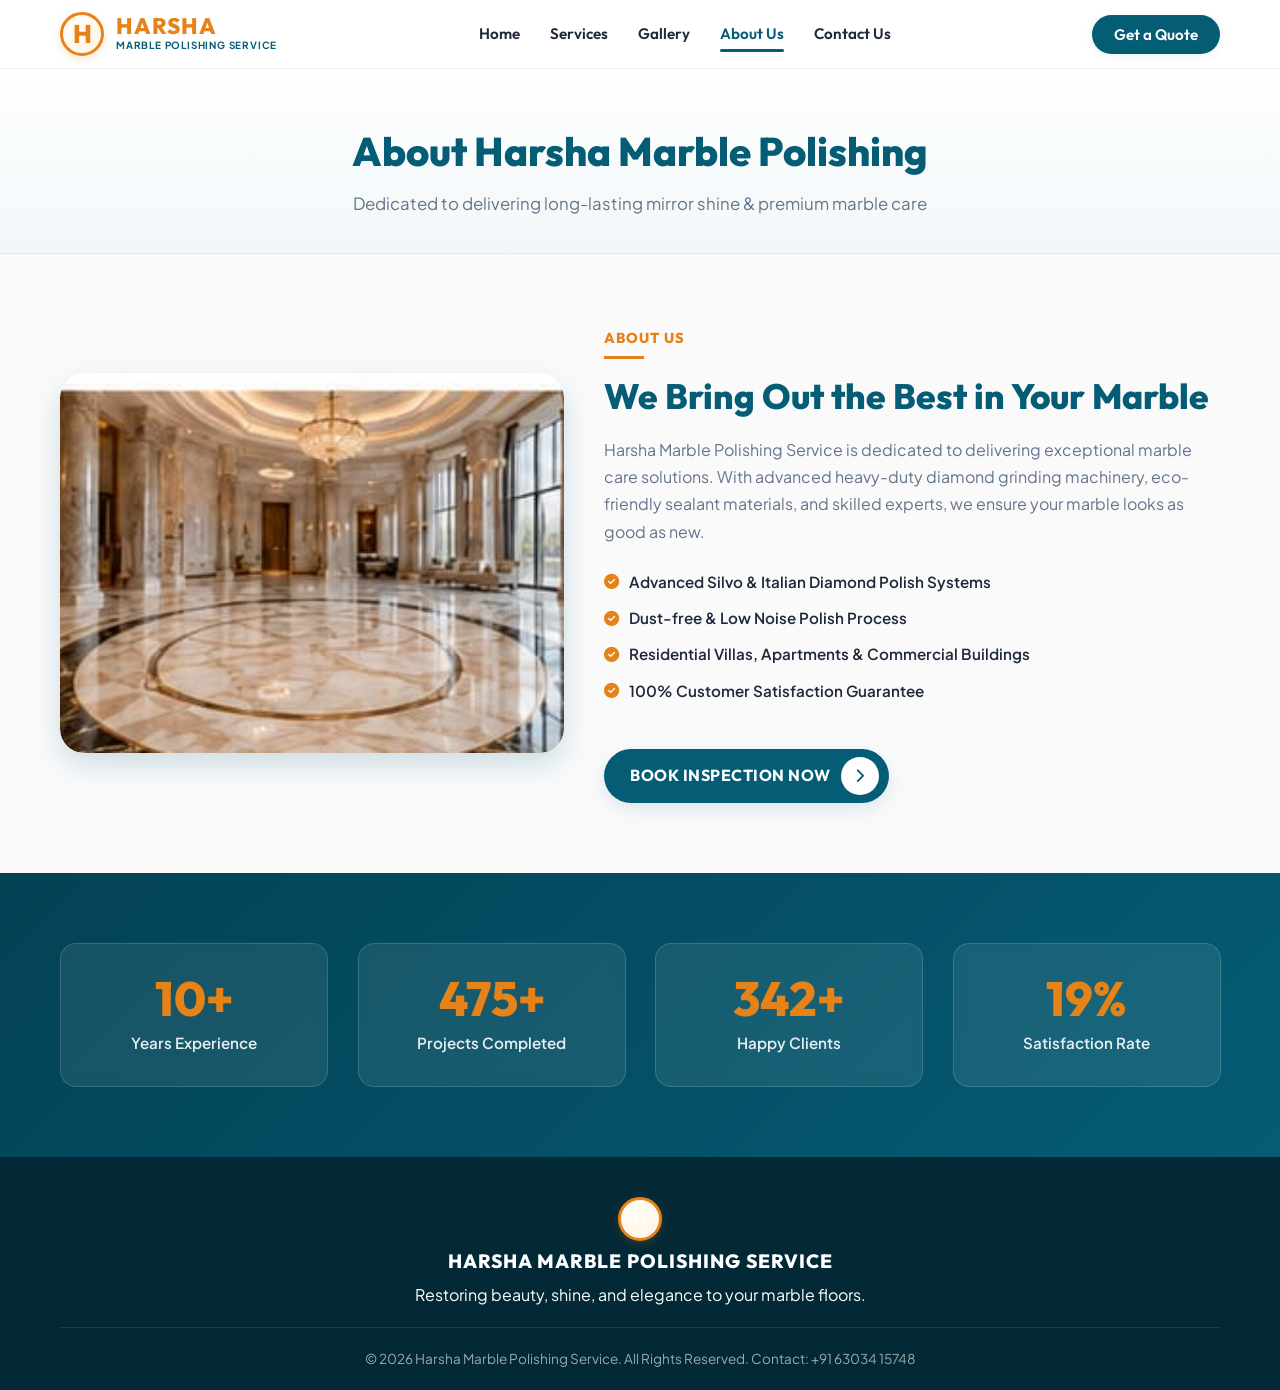
==== about.html @ 9505e5e5 "Add separate pages (services.html, gallery.html, about.html, contact.html), animated hero visual, ci" ====
<!DOCTYPE html>
<html lang="en">
<head>
    <meta charset="UTF-8">
    <meta name="viewport" content="width=device-width, initial-scale=1.0">
    <title>About Us | Harsha Marble Polishing Service</title>
    <meta name="description" content="Learn about Harsha Marble Polishing Service - 10+ years of excellence in restoring beauty and mirror shine to marble floors. Call +91 63034 15748.">
    <link rel="preconnect" href="https://fonts.googleapis.com">
    <link rel="preconnect" href="https://fonts.gstatic.com" crossorigin>
    <link href="https://fonts.googleapis.com/css2?family=Outfit:wght@300;400;500;600;700;800&family=Plus+Jakarta+Sans:wght@400;500;600;700&display=swap" rel="stylesheet">
    <link rel="stylesheet" href="https://cdnjs.cloudflare.com/ajax/libs/font-awesome/6.4.0/css/all.min.css">
    <link rel="stylesheet" href="style.css">
</head>
<body>

    <!-- TOP HEADER -->
    <header class="site-header" id="siteHeader">
        <div class="container header-container">
            <a href="index.html" class="brand-logo">
                <div class="logo-emblem"><span class="logo-letter">H</span></div>
                <div class="logo-text">
                    <span class="brand-title">HARSHA</span>
                    <span class="brand-subtitle">MARBLE POLISHING SERVICE</span>
                </div>
            </a>
            <nav class="desktop-nav">
                <a href="index.html" class="nav-link">Home</a>
                <a href="services.html" class="nav-link">Services</a>
                <a href="gallery.html" class="nav-link">Gallery</a>
                <a href="about.html" class="nav-link active">About Us</a>
                <a href="contact.html" class="nav-link">Contact Us</a>
            </nav>
            <div class="header-actions">
                <button class="btn btn-quote-nav" onclick="openQuoteModal()">Get a Quote</button>
                <button class="mobile-menu-toggle" id="mobileMenuBtn" aria-label="Toggle navigation menu"><i class="fa-solid fa-bars"></i></button>
            </div>
        </div>
    </header>

    <!-- MOBILE OVERLAY -->
    <div class="mobile-nav-overlay" id="mobileNavOverlay">
        <div class="mobile-nav-content">
            <button class="close-mobile-nav" id="closeMobileNav">&times;</button>
            <div class="mobile-logo">
                <div class="logo-emblem"><span>H</span></div>
                <div class="logo-text">
                    <span class="brand-title">HARSHA</span>
                    <span class="brand-subtitle">MARBLE POLISHING SERVICE</span>
                </div>
            </div>
            <div class="mobile-links">
                <a href="index.html" class="mobile-link" onclick="closeMobileMenu()">Home</a>
                <a href="services.html" class="mobile-link" onclick="closeMobileMenu()">Services</a>
                <a href="gallery.html" class="mobile-link" onclick="closeMobileMenu()">Gallery</a>
                <a href="about.html" class="mobile-link active" onclick="closeMobileMenu()">About Us</a>
                <a href="contact.html" class="mobile-link" onclick="closeMobileMenu()">Contact Us</a>
            </div>
            <a href="tel:6303415748" class="btn btn-primary btn-block mt-4"><i class="fa-solid fa-phone"></i> Call +91 63034 15748</a>
        </div>
    </div>

    <!-- PAGE HERO -->
    <section class="page-banner bg-light">
        <div class="container text-center">
            <h1 class="page-title">About Harsha Marble Polishing</h1>
            <p class="page-subtitle">Dedicated to delivering long-lasting mirror shine & premium marble care</p>
        </div>
    </section>

    <!-- ABOUT SECTION -->
    <section class="about-section section-padding">
        <div class="container about-container">
            <div class="about-image-col reveal-left">
                <div class="about-img-frame">
                    <img src="images/about-us.png" alt="Polished Hallway" class="about-img">
                    <div class="frame-border"></div>
                </div>
            </div>
            <div class="about-content-col reveal-right">
                <span class="sub-heading-orange">ABOUT US</span>
                <div class="heading-underline"></div>
                <h2 class="about-title">We Bring Out the Best in Your Marble</h2>
                <p class="about-text">
                    Harsha Marble Polishing Service is dedicated to delivering exceptional marble care solutions. With advanced heavy-duty diamond grinding machinery, eco-friendly sealant materials, and skilled experts, we ensure your marble looks as good as new.
                </p>
                <div class="about-highlights">
                    <div class="highlight-point"><i class="fa-solid fa-circle-check"></i> Advanced Silvo & Italian Diamond Polish Systems</div>
                    <div class="highlight-point"><i class="fa-solid fa-circle-check"></i> Dust-free & Low Noise Polish Process</div>
                    <div class="highlight-point"><i class="fa-solid fa-circle-check"></i> Residential Villas, Apartments & Commercial Buildings</div>
                    <div class="highlight-point"><i class="fa-solid fa-circle-check"></i> 100% Customer Satisfaction Guarantee</div>
                </div>
                <a href="contact.html" class="btn btn-hero-quote mt-3"><span>BOOK INSPECTION NOW</span><div class="arrow-circle"><i class="fa-solid fa-chevron-right"></i></div></a>
            </div>
        </div>
    </section>

    <!-- STATS COUNTER -->
    <section class="stats-section section-padding">
        <div class="container">
            <div class="stats-grid">
                <div class="stat-card reveal-up" data-delay="100"><div class="stat-number-wrapper"><span class="counter" data-target="10">0</span><span class="stat-plus">+</span></div><span class="stat-label">Years Experience</span></div>
                <div class="stat-card reveal-up" data-delay="200"><div class="stat-number-wrapper"><span class="counter" data-target="2500">0</span><span class="stat-plus">+</span></div><span class="stat-label">Projects Completed</span></div>
                <div class="stat-card reveal-up" data-delay="300"><div class="stat-number-wrapper"><span class="counter" data-target="1800">0</span><span class="stat-plus">+</span></div><span class="stat-label">Happy Clients</span></div>
                <div class="stat-card reveal-up" data-delay="400"><div class="stat-number-wrapper"><span class="counter" data-target="100">0</span><span class="stat-percent">%</span></div><span class="stat-label">Satisfaction Rate</span></div>
            </div>
        </div>
    </section>

    <!-- FOOTER -->
    <footer class="site-footer">
        <div class="container footer-container">
            <div class="footer-brand">
                <div class="logo-emblem"><span>H</span></div>
                <span class="brand-title">HARSHA MARBLE POLISHING SERVICE</span>
                <p>Restoring beauty, shine, and elegance to your marble floors.</p>
            </div>
            <div class="footer-copy"><p>&copy; 2026 Harsha Marble Polishing Service. All Rights Reserved. Contact: +91 63034 15748</p></div>
        </div>
    </footer>

    <!-- STICKY MOBILE BOTTOM BAR -->
    <nav class="mobile-bottom-bar">
        <a href="index.html" class="bottom-nav-item"><i class="fa-solid fa-house"></i><span>Home</span></a>
        <a href="services.html" class="bottom-nav-item"><i class="fa-solid fa-border-all"></i><span>Services</span></a>
        <a href="tel:6303415748" class="bottom-nav-item call-action-circle" aria-label="Call Now"><div class="orange-phone-bubble"><i class="fa-solid fa-phone"></i></div></a>
        <a href="gallery.html" class="bottom-nav-item"><i class="fa-solid fa-image"></i><span>Gallery</span></a>
        <a href="contact.html" class="bottom-nav-item"><i class="fa-solid fa-user"></i><span>Contact</span></a>
    </nav>

    <!-- QUOTE MODAL POPUP -->
    <div class="modal-overlay" id="quoteModalOverlay" onclick="closeQuoteModalOnOverlay(event)">
        <div class="modal-card">
            <button class="modal-close-btn" onclick="closeQuoteModal()">&times;</button>
            <div class="modal-header">
                <div class="logo-emblem sm"><span>H</span></div>
                <h3>Get A Free Quote</h3>
                <p>Fill in your details below and send directly to our expert via WhatsApp</p>
            </div>
            <form id="modalQuoteForm" onsubmit="handleModalFormSubmit(event)">
                <div class="form-group"><label for="modalName">Name *</label><input type="text" id="modalName" class="form-input" placeholder="Your Name" required></div>
                <div class="form-group"><label for="modalPhone">Phone Number *</label><input type="tel" id="modalPhone" class="form-input" placeholder="10-Digit Mobile Number" pattern="[0-9]{10}" required></div>
                <div class="form-group"><label for="modalService">Service Required</label>
                    <select id="modalService" class="form-input">
                        <option value="Marble Polishing">Marble Polishing</option>
                        <option value="Marble Grinding">Marble Grinding</option>
                        <option value="Stain Removal">Stain Removal</option>
                        <option value="Marble Protection">Marble Protection</option>
                        <option value="Floor Restoration">Floor Restoration</option>
                    </select>
                </div>
                <div class="form-group"><label for="modalLocation">Location</label><input type="text" id="modalLocation" class="form-input" placeholder="Your Location / Area"></div>
                <button type="submit" class="btn btn-form-submit">Submit</button>
            </form>
        </div>
    </div>

    <script src="script.js"></script>
</body>
</html>
---- style.css ----
/* ==========================================================================
   HARSHA MARBLE POLISHING SERVICE - MASTER STYLESHEET
   ========================================================================== */

/* --- ROOT VARIABLES & COLOR PALETTE --- */
:root {
    --color-primary: #055C75;         /* Deep Teal / Navy Teal */
    --color-primary-dark: #034255;
    --color-primary-light: #0d7999;
    --color-accent: #E58319;          /* Gold / Bright Orange */
    --color-accent-hover: #c96e0f;
    --color-accent-light: #fff3e6;
    
    --color-text-main: #1E293B;       /* Slate Dark Gray */
    --color-text-muted: #64748B;      /* Slate Light Gray */
    --color-bg-light: #F8FAFC;        /* Light Gray Background */
    --color-white: #FFFFFF;
    
    --font-heading: 'Outfit', sans-serif;
    --font-body: 'Plus Jakarta Sans', sans-serif;
    
    --shadow-sm: 0 2px 8px rgba(5, 92, 117, 0.08);
    --shadow-md: 0 6px 20px rgba(5, 92, 117, 0.12);
    --shadow-lg: 0 12px 30px rgba(5, 92, 117, 0.18);
    --shadow-gold: 0 8px 24px rgba(229, 131, 25, 0.25);
    
    --radius-sm: 8px;
    --radius-md: 16px;
    --radius-lg: 24px;
    --radius-full: 9999px;

    --transition-fast: 0.2s ease;
    --transition-normal: 0.3s cubic-bezier(0.4, 0, 0.2, 1);
}

/* --- RESET & GLOBAL STYLES --- */
* {
    margin: 0;
    padding: 0;
    box-sizing: border-box;
}

html {
    scroll-behavior: smooth;
    font-size: 16px;
}

body {
    font-family: var(--font-body);
    color: var(--color-text-main);
    background-color: #FAFAFB;
    line-height: 1.6;
    overflow-x: hidden;
    padding-bottom: 70px; /* Space for mobile bottom bar */
}

@media (min-width: 992px) {
    body {
        padding-bottom: 0;
    }
}

a {
    text-decoration: none;
    color: inherit;
    transition: var(--transition-fast);
}

img {
    max-width: 100%;
    height: auto;
    display: block;
}

.container {
    width: 100%;
    max-width: 1200px;
    margin: 0 auto;
    padding: 0 20px;
}

.section-padding {
    padding: 70px 0;
}

.bg-light {
    background-color: var(--color-bg-light);
}

.text-center {
    text-align: center;
}

.mt-3 { margin-top: 1rem; }
.mt-4 { margin-top: 1.5rem; }

/* --- PAGE BANNER FOR SEPARATE PAGES --- */
.page-banner {
    padding: 50px 0 35px;
    border-bottom: 1px solid #E2E8F0;
    background: linear-gradient(180deg, #FFFFFF 0%, #F1F7F9 100%);
}

.page-title {
    font-family: var(--font-heading);
    font-size: 2.5rem;
    font-weight: 800;
    color: var(--color-primary);
    margin-bottom: 8px;
}

.page-subtitle {
    font-size: 1.05rem;
    color: var(--color-text-muted);
}

/* --- BUTTON SYSTEM --- */
.btn {
    display: inline-flex;
    align-items: center;
    justify-content: center;
    gap: 10px;
    font-family: var(--font-heading);
    font-weight: 600;
    border: none;
    cursor: pointer;
    border-radius: var(--radius-full);
    transition: var(--transition-normal);
}

.btn-quote-nav {
    background: var(--color-primary);
    color: var(--color-white);
    padding: 10px 22px;
    font-size: 0.95rem;
    box-shadow: var(--shadow-sm);
}

.btn-quote-nav:hover {
    background: var(--color-primary-dark);
    transform: translateY(-2px);
}

.btn-hero-quote {
    background: var(--color-primary);
    color: var(--color-white);
    padding: 8px 10px 8px 26px;
    font-size: 1rem;
    font-weight: 700;
    border-radius: var(--radius-full);
    box-shadow: var(--shadow-md);
    letter-spacing: 0.5px;
}

.btn-hero-quote:hover {
    background: var(--color-primary-dark);
    transform: translateY(-2px);
    box-shadow: var(--shadow-lg);
}

.arrow-circle {
    width: 38px;
    height: 38px;
    background: var(--color-white);
    color: var(--color-primary);
    border-radius: 50%;
    display: flex;
    align-items: center;
    justify-content: center;
    font-size: 0.9rem;
    transition: var(--transition-fast);
}

.btn-hero-quote:hover .arrow-circle {
    transform: translateX(3px);
}

.btn-call-now {
    background: var(--color-white);
    color: var(--color-primary);
    padding: 12px 32px;
    font-size: 1rem;
    font-weight: 700;
    border-radius: var(--radius-full);
    box-shadow: 0 4px 15px rgba(0,0,0,0.1);
}

.btn-call-now:hover {
    background: #f0f8fa;
    transform: scale(1.04);
}

.btn-form-submit {
    width: 100%;
    background: var(--color-accent);
    color: var(--color-white);
    padding: 14px 20px;
    font-size: 1.1rem;
    font-weight: 700;
    border-radius: var(--radius-md);
    box-shadow: var(--shadow-gold);
    margin-top: 10px;
}

.btn-form-submit:hover {
    background: var(--color-accent-hover);
    transform: translateY(-2px);
}

/* --- BRAND LOGO STYLING --- */
.brand-logo {
    display: flex;
    align-items: center;
    gap: 12px;
}

.logo-emblem {
    width: 44px;
    height: 44px;
    border: 3px solid var(--color-accent);
    border-radius: 50%;
    display: flex;
    align-items: center;
    justify-content: center;
    background: linear-gradient(135deg, #FFFDF8, #FFF5E5);
    box-shadow: 0 3px 10px rgba(229, 131, 25, 0.2);
}

.logo-emblem.sm {
    width: 36px;
    height: 36px;
    border-width: 2px;
}

.logo-letter {
    font-family: var(--font-heading);
    font-size: 1.6rem;
    font-weight: 800;
    color: var(--color-accent);
}

.logo-text {
    display: flex;
    flex-direction: column;
}

.brand-title {
    font-family: var(--font-heading);
    font-size: 1.4rem;
    font-weight: 800;
    letter-spacing: 1px;
    color: var(--color-accent);
    line-height: 1.1;
}

.brand-subtitle {
    font-size: 0.62rem;
    font-weight: 700;
    letter-spacing: 0.8px;
    color: var(--color-primary);
    text-transform: uppercase;
}

/* --- HEADER / NAVIGATION --- */
.site-header {
    position: sticky;
    top: 0;
    left: 0;
    width: 100%;
    background: rgba(255, 255, 255, 0.96);
    backdrop-filter: blur(10px);
    z-index: 1000;
    border-bottom: 1px solid rgba(0, 0, 0, 0.05);
    padding: 12px 0;
    transition: var(--transition-normal);
}

.header-container {
    display: flex;
    align-items: center;
    justify-content: space-between;
}

.desktop-nav {
    display: none;
    align-items: center;
    gap: 30px;
}

@media (min-width: 992px) {
    .desktop-nav {
        display: flex;
    }
}

.nav-link {
    font-family: var(--font-heading);
    font-weight: 600;
    font-size: 0.95rem;
    color: var(--color-text-main);
    position: relative;
    padding: 6px 0;
}

.nav-link.active, .nav-link:hover {
    color: var(--color-primary);
}

.nav-link.active::after {
    content: '';
    position: absolute;
    bottom: 0;
    left: 0;
    width: 100%;
    height: 3px;
    background: var(--color-primary);
    border-radius: 2px;
}

.header-actions {
    display: flex;
    align-items: center;
    gap: 15px;
}

.mobile-menu-toggle {
    display: flex;
    align-items: center;
    justify-content: center;
    background: none;
    border: none;
    font-size: 1.5rem;
    color: var(--color-primary);
    cursor: pointer;
    padding: 5px;
}

@media (min-width: 992px) {
    .mobile-menu-toggle {
        display: none;
    }
}

/* --- MOBILE NAV OVERLAY --- */
.mobile-nav-overlay {
    position: fixed;
    top: 0;
    left: 0;
    width: 100%;
    height: 100%;
    background: rgba(0, 0, 0, 0.5);
    z-index: 2000;
    opacity: 0;
    visibility: hidden;
    transition: var(--transition-normal);
}

.mobile-nav-overlay.open {
    opacity: 1;
    visibility: visible;
}

.mobile-nav-content {
    position: absolute;
    top: 0;
    right: 0;
    width: 80%;
    max-width: 320px;
    height: 100%;
    background: var(--color-white);
    padding: 30px 20px;
    display: flex;
    flex-direction: column;
    box-shadow: -5px 0 25px rgba(0,0,0,0.2);
    transform: translateX(100%);
    transition: var(--transition-normal);
}

.mobile-nav-overlay.open .mobile-nav-content {
    transform: translateX(0);
}

.close-mobile-nav {
    align-self: flex-end;
    background: none;
    border: none;
    font-size: 2rem;
    color: var(--color-text-muted);
    cursor: pointer;
    margin-bottom: 20px;
}

.mobile-links {
    display: flex;
    flex-direction: column;
    gap: 20px;
    margin-top: 30px;
}

.mobile-link {
    font-family: var(--font-heading);
    font-size: 1.1rem;
    font-weight: 600;
    color: var(--color-text-main);
    border-bottom: 1px solid #F1F5F9;
    padding-bottom: 10px;
}

.mobile-link.active {
    color: var(--color-accent);
}

/* --- HERO SECTION & ANIMATED HERO IMAGE --- */
.hero-section {
    position: relative;
    padding: 50px 0 80px;
    background: linear-gradient(180deg, #FFFFFF 0%, #F4F8FA 100%);
    overflow: hidden;
}

.hero-container {
    display: grid;
    grid-template-columns: 1fr;
    gap: 40px;
    align-items: center;
}

@media (min-width: 992px) {
    .hero-container {
        grid-template-columns: 1.1fr 0.9fr;
    }
}

.hero-title {
    font-family: var(--font-heading);
    font-size: 2.8rem;
    font-weight: 800;
    color: var(--color-primary);
    line-height: 1.1;
    margin-bottom: 15px;
}

@media (min-width: 768px) {
    .hero-title {
        font-size: 4rem;
    }
}

.text-highlight {
    color: var(--color-accent);
    display: inline-block;
}

.title-underline {
    width: 70px;
    height: 4px;
    background: var(--color-accent);
    border-radius: 2px;
    margin-top: 10px;
}

.hero-description {
    font-size: 1.1rem;
    color: var(--color-text-muted);
    max-width: 500px;
    margin-bottom: 30px;
    line-height: 1.6;
}

.hero-visual {
    position: relative;
    display: flex;
    justify-content: center;
}

.visual-card {
    position: relative;
    width: 100%;
    max-width: 550px;
    border-radius: var(--radius-lg);
    overflow: hidden;
    box-shadow: var(--shadow-lg);
    border: 6px solid var(--color-white);
}

/* ANIMATED HERO CARD EFFECTS */
.animated-hero-card {
    animation: floatHero 6s ease-in-out infinite;
}

@keyframes floatHero {
    0%, 100% { transform: translateY(0px); }
    50% { transform: translateY(-8px); }
}

.shine-sweep-overlay {
    position: absolute;
    top: 0;
    left: -100%;
    width: 60%;
    height: 100%;
    background: linear-gradient(90deg, transparent, rgba(255,255,255,0.4), transparent);
    transform: skewX(-25deg);
    animation: shineSweep 4s ease-in-out infinite;
    z-index: 2;
    pointer-events: none;
}

@keyframes shineSweep {
    0% { left: -100%; }
    30%, 100% { left: 180%; }
}

.hero-img {
    width: 100%;
    height: auto;
    object-fit: cover;
    transition: transform 0.8s ease;
}

.animated-hero-card:hover .hero-img {
    transform: scale(1.04);
}

.experience-badge {
    position: absolute;
    bottom: 20px;
    right: 20px;
    background: rgba(255, 255, 255, 0.95);
    backdrop-filter: blur(8px);
    padding: 12px 20px;
    border-radius: var(--radius-md);
    box-shadow: var(--shadow-md);
    display: flex;
    flex-direction: column;
    align-items: center;
    border-left: 4px solid var(--color-accent);
    z-index: 3;
}

.animated-badge {
    animation: pulseBadge 3s ease-in-out infinite;
}

@keyframes pulseBadge {
    0%, 100% { transform: scale(1); box-shadow: var(--shadow-md); }
    50% { transform: scale(1.05); box-shadow: var(--shadow-gold); }
}

.badge-num {
    font-family: var(--font-heading);
    font-size: 1.6rem;
    font-weight: 800;
    color: var(--color-accent);
    line-height: 1;
}

.badge-txt {
    font-size: 0.75rem;
    font-weight: 700;
    color: var(--color-primary);
    text-transform: uppercase;
}

/* --- SECTION HEADERS --- */
.section-badge {
    display: inline-flex;
    align-items: center;
    gap: 12px;
    margin-bottom: 35px;
}

.badge-line {
    width: 40px;
    height: 2px;
    background: var(--color-accent);
}

.accent-star {
    color: var(--color-accent);
    font-size: 0.9rem;
}

.section-tag {
    font-family: var(--font-heading);
    font-size: 1.1rem;
    font-weight: 700;
    color: var(--color-primary);
    letter-spacing: 1.5px;
}

/* --- SERVICES SECTION --- */
.services-grid {
    display: grid;
    grid-template-columns: repeat(1, 1fr);
    gap: 24px;
}

@media (min-width: 640px) {
    .services-grid {
        grid-template-columns: repeat(2, 1fr);
    }
}

@media (min-width: 1024px) {
    .services-grid {
        grid-template-columns: repeat(5, 1fr);
    }
}

.service-card {
    background: var(--color-white);
    border-radius: var(--radius-md);
    padding: 30px 20px;
    text-align: center;
    box-shadow: var(--shadow-sm);
    border: 1px solid #F1F5F9;
    display: flex;
    flex-direction: column;
    align-items: center;
    transition: var(--transition-normal);
    position: relative;
}

.service-card:hover {
    transform: translateY(-8px);
    box-shadow: var(--shadow-md);
    border-color: rgba(5, 92, 117, 0.15);
}

.service-icon-wrapper {
    width: 64px;
    height: 64px;
    border-radius: 50%;
    display: flex;
    align-items: center;
    justify-content: center;
    font-size: 1.6rem;
    color: var(--color-white);
    margin-bottom: 20px;
    box-shadow: 0 4px 12px rgba(0,0,0,0.1);
}

.icon-teal { background: var(--color-primary); }
.icon-orange { background: var(--color-accent); }

.service-title {
    font-family: var(--font-heading);
    font-size: 1.15rem;
    font-weight: 700;
    color: var(--color-text-main);
    margin-bottom: 10px;
}

.card-accent-line {
    width: 30px;
    height: 3px;
    background: var(--color-accent);
    border-radius: 2px;
    margin-bottom: 12px;
}

.service-desc {
    font-size: 0.88rem;
    color: var(--color-text-muted);
    margin-bottom: 20px;
    flex-grow: 1;
}

.service-btn {
    background: none;
    border: none;
    color: var(--color-primary);
    font-weight: 700;
    font-size: 0.85rem;
    cursor: pointer;
    display: flex;
    align-items: center;
    gap: 6px;
    transition: var(--transition-fast);
}

.service-card:hover .service-btn {
    color: var(--color-accent);
}

/* --- WHY CHOOSE US WITH DISTINCT CIRCULAR ICONS --- */
.why-choose-box {
    background: var(--color-white);
    border-radius: var(--radius-lg);
    padding: 35px 25px;
    box-shadow: var(--shadow-sm);
    border: 1px solid #E2E8F0;
    display: grid;
    grid-template-columns: repeat(1, 1fr);
    gap: 25px;
}

@media (min-width: 768px) {
    .why-choose-box {
        grid-template-columns: repeat(4, 1fr);
        padding: 30px 15px;
    }
}

.why-item {
    display: flex;
    flex-direction: column;
    align-items: center;
    text-align: center;
}

.why-icon {
    width: 58px;
    height: 58px;
    border-radius: 50%;
    display: flex;
    align-items: center;
    justify-content: center;
    font-size: 1.5rem;
    margin-bottom: 14px;
    transition: var(--transition-fast);
}

.icon-circle-teal {
    background: #EBF7FA;
    color: var(--color-primary);
    border: 2px solid rgba(5, 92, 117, 0.2);
    box-shadow: 0 4px 10px rgba(5, 92, 117, 0.1);
}

.icon-circle-blue {
    background: #F0F9FF;
    color: #0284C7;
    border: 2px solid rgba(2, 132, 199, 0.25);
    box-shadow: 0 4px 12px rgba(2, 132, 199, 0.15);
}

.icon-circle-orange {
    background: #FFF7ED;
    color: var(--color-accent);
    border: 2px solid rgba(229, 131, 25, 0.25);
    box-shadow: 0 4px 12px rgba(229, 131, 25, 0.15);
}

.why-item:hover .why-icon {
    transform: scale(1.1);
}

.why-item h4 {
    font-family: var(--font-heading);
    font-size: 0.95rem;
    font-weight: 700;
    color: var(--color-text-main);
    max-width: 160px;
}

.why-divider {
    display: none;
}

@media (min-width: 768px) {
    .why-divider {
        display: block;
        width: 1px;
        background: #E2E8F0;
        height: 80%;
        align-self: center;
    }
}

/* --- ABOUT SECTION --- */
.about-container {
    display: grid;
    grid-template-columns: 1fr;
    gap: 40px;
    align-items: center;
}

@media (min-width: 992px) {
    .about-container {
        grid-template-columns: 0.9fr 1.1fr;
    }
}

.about-img-frame {
    position: relative;
    border-radius: var(--radius-lg);
    overflow: hidden;
    box-shadow: var(--shadow-lg);
}

.about-img {
    width: 100%;
    height: 380px;
    object-fit: cover;
    border-radius: var(--radius-lg);
}

.sub-heading-orange {
    font-family: var(--font-heading);
    font-size: 0.9rem;
    font-weight: 800;
    color: var(--color-accent);
    letter-spacing: 1px;
    text-transform: uppercase;
}

.heading-underline {
    width: 40px;
    height: 3px;
    background: var(--color-accent);
    margin: 6px 0 15px;
}

.about-title {
    font-family: var(--font-heading);
    font-size: 2.2rem;
    font-weight: 800;
    color: var(--color-primary);
    line-height: 1.25;
    margin-bottom: 18px;
}

.about-text {
    font-size: 1rem;
    color: var(--color-text-muted);
    line-height: 1.7;
    margin-bottom: 25px;
}

.about-highlights {
    display: flex;
    flex-direction: column;
    gap: 12px;
    margin-bottom: 30px;
}

.highlight-point {
    display: flex;
    align-items: center;
    gap: 10px;
    font-weight: 600;
    color: var(--color-text-main);
    font-size: 0.95rem;
}

.highlight-point i {
    color: var(--color-accent);
}

.btn-learn-more {
    display: inline-flex;
    align-items: center;
    gap: 8px;
    font-family: var(--font-heading);
    font-weight: 800;
    font-size: 0.95rem;
    color: var(--color-primary);
    text-transform: uppercase;
    letter-spacing: 0.5px;
}

.btn-learn-more:hover {
    color: var(--color-accent);
    transform: translateX(4px);
}

/* --- STATS SECTION --- */
.stats-section {
    background: linear-gradient(135deg, var(--color-primary-dark) 0%, var(--color-primary) 100%);
    color: var(--color-white);
}

.stats-grid {
    display: grid;
    grid-template-columns: repeat(2, 1fr);
    gap: 30px;
}

@media (min-width: 992px) {
    .stats-grid {
        grid-template-columns: repeat(4, 1fr);
    }
}

.stat-card {
    text-align: center;
    background: rgba(255, 255, 255, 0.08);
    padding: 30px 20px;
    border-radius: var(--radius-md);
    backdrop-filter: blur(5px);
    border: 1px solid rgba(255, 255, 255, 0.15);
}

.stat-number-wrapper {
    font-family: var(--font-heading);
    font-size: 3rem;
    font-weight: 800;
    color: var(--color-accent);
    line-height: 1;
    margin-bottom: 8px;
}

.stat-label {
    font-size: 0.95rem;
    font-weight: 600;
    color: rgba(255, 255, 255, 0.9);
}

/* --- GALLERY SECTION (15 Separate Boxes) --- */
.gallery-section {
    background: #FAFAFC;
}

.gallery-main-title {
    font-family: var(--font-heading);
    font-size: 2.2rem;
    font-weight: 800;
    color: var(--color-primary);
    margin-bottom: 8px;
}

.gallery-subtitle {
    color: var(--color-text-muted);
    margin-bottom: 40px;
}

.gallery-grid {
    display: grid;
    grid-template-columns: repeat(1, 1fr);
    gap: 20px;
}

@media (min-width: 576px) {
    .gallery-grid {
        grid-template-columns: repeat(2, 1fr);
    }
}

@media (min-width: 992px) {
    .gallery-grid {
        grid-template-columns: repeat(3, 1fr);
    }
}

@media (min-width: 1200px) {
    .gallery-grid {
        grid-template-columns: repeat(3, 1fr);
        gap: 25px;
    }
}

.gallery-item {
    background: var(--color-white);
    border-radius: var(--radius-md);
    padding: 10px;
    box-shadow: var(--shadow-sm);
    border: 1px solid #E2E8F0;
    cursor: pointer;
    transition: var(--transition-normal);
    height: 100%;
}

.gallery-item:hover {
    transform: translateY(-6px);
    box-shadow: var(--shadow-md);
    border-color: var(--color-accent);
}

.gallery-img-wrapper {
    position: relative;
    width: 100%;
    height: 260px;
    border-radius: var(--radius-sm);
    overflow: hidden;
    background: #F1F5F9;
}

.gallery-img-wrapper img {
    width: 100%;
    height: 100%;
    object-fit: cover;
    transition: transform 0.5s ease;
}

.gallery-item:hover .gallery-img-wrapper img {
    transform: scale(1.08);
}

.gallery-overlay {
    position: absolute;
    top: 0;
    left: 0;
    width: 100%;
    height: 100%;
    background: rgba(5, 92, 117, 0.75);
    display: flex;
    align-items: center;
    justify-content: center;
    opacity: 0;
    transition: var(--transition-normal);
}

.gallery-item:hover .gallery-overlay {
    opacity: 1;
}

.overlay-content {
    color: var(--color-white);
    text-align: center;
    display: flex;
    flex-direction: column;
    align-items: center;
    gap: 8px;
}

.zoom-icon {
    font-size: 2rem;
    color: var(--color-accent);
}

.overlay-content span {
    font-family: var(--font-heading);
    font-weight: 700;
    font-size: 1.05rem;
}

/* --- CTA BANNER --- */
.cta-banner-section {
    margin-top: -30px;
    position: relative;
    z-index: 10;
}

.cta-banner {
    background: var(--color-primary);
    border-radius: var(--radius-lg);
    padding: 30px 40px;
    display: flex;
    flex-direction: column;
    gap: 20px;
    align-items: center;
    justify-content: space-between;
    box-shadow: var(--shadow-lg);
}

@media (min-width: 768px) {
    .cta-banner {
        flex-direction: row;
    }
}

.cta-left {
    display: flex;
    align-items: center;
    gap: 20px;
    color: var(--color-white);
}

.phone-icon-circle {
    width: 60px;
    height: 60px;
    border-radius: 50%;
    background: rgba(255, 255, 255, 0.15);
    display: flex;
    align-items: center;
    justify-content: center;
    font-size: 1.6rem;
    color: var(--color-white);
    flex-shrink: 0;
}

.cta-text h3 {
    font-family: var(--font-heading);
    font-size: 1.5rem;
    font-weight: 700;
}

.cta-text p {
    font-size: 0.95rem;
    opacity: 0.9;
}

/* --- CONTACT & FORM --- */
.contact-grid {
    display: grid;
    grid-template-columns: 1fr;
    gap: 40px;
}

@media (min-width: 992px) {
    .contact-grid {
        grid-template-columns: 1fr 1fr;
    }
}

.contact-heading {
    font-family: var(--font-heading);
    font-size: 2.2rem;
    font-weight: 800;
    color: var(--color-primary);
    line-height: 1.2;
    margin: 10px 0 15px;
}

.contact-desc {
    color: var(--color-text-muted);
    margin-bottom: 30px;
}

.info-list {
    display: flex;
    flex-direction: column;
    gap: 20px;
}

.info-card {
    display: flex;
    align-items: center;
    gap: 15px;
    background: var(--color-white);
    padding: 18px 20px;
    border-radius: var(--radius-md);
    box-shadow: var(--shadow-sm);
    border: 1px solid #E2E8F0;
}

.info-icon {
    width: 46px;
    height: 46px;
    border-radius: 50%;
    background: #F0F7FA;
    color: var(--color-primary);
    display: flex;
    align-items: center;
    justify-content: center;
    font-size: 1.2rem;
}

.info-details {
    display: flex;
    flex-direction: column;
}

.info-details span {
    font-size: 0.8rem;
    color: var(--color-text-muted);
    text-transform: uppercase;
    font-weight: 700;
}

.info-link, .info-details strong {
    font-size: 1.05rem;
    font-weight: 700;
    color: var(--color-text-main);
}

.info-link:hover {
    color: var(--color-accent);
}

.contact-form-wrapper {
    background: var(--color-white);
    padding: 35px 30px;
    border-radius: var(--radius-lg);
    box-shadow: var(--shadow-md);
    border: 1px solid #E2E8F0;
}

.form-title {
    font-family: var(--font-heading);
    font-size: 1.6rem;
    font-weight: 800;
    color: var(--color-primary);
    margin-bottom: 25px;
    border-bottom: 2px solid #F1F5F9;
    padding-bottom: 10px;
}

.form-group {
    margin-bottom: 18px;
}

.form-group label {
    display: block;
    font-size: 0.9rem;
    font-weight: 600;
    color: var(--color-text-main);
    margin-bottom: 6px;
}

.form-input {
    width: 100%;
    padding: 12px 16px;
    font-family: var(--font-body);
    font-size: 0.95rem;
    border: 1.5px solid #CBD5E1;
    border-radius: var(--radius-sm);
    outline: none;
    transition: var(--transition-fast);
}

.form-input:focus {
    border-color: var(--color-primary);
    box-shadow: 0 0 0 4px rgba(5, 92, 117, 0.1);
}

/* --- FOOTER --- */
.site-footer {
    background: #022935;
    color: var(--color-white);
    padding: 40px 0 20px;
    text-align: center;
}

.footer-brand {
    display: flex;
    flex-direction: column;
    align-items: center;
    gap: 10px;
    margin-bottom: 20px;
}

.footer-brand .brand-title {
    color: var(--color-white);
    font-size: 1.2rem;
}

.footer-copy {
    font-size: 0.85rem;
    color: rgba(255, 255, 255, 0.6);
    border-top: 1px solid rgba(255, 255, 255, 0.1);
    padding-top: 20px;
}

/* --- STICKY MOBILE BOTTOM NAVIGATION BAR --- */
.mobile-bottom-bar {
    position: fixed;
    bottom: 0;
    left: 0;
    width: 100%;
    height: 65px;
    background: var(--color-white);
    border-top: 1px solid #E2E8F0;
    display: flex;
    align-items: center;
    justify-content: space-around;
    z-index: 999;
    box-shadow: 0 -4px 15px rgba(0,0,0,0.06);
}

@media (min-width: 992px) {
    .mobile-bottom-bar {
        display: none;
    }
}

.bottom-nav-item {
    display: flex;
    flex-direction: column;
    align-items: center;
    justify-content: center;
    gap: 3px;
    color: var(--color-text-muted);
    font-size: 0.72rem;
    font-weight: 600;
    flex: 1;
}

.bottom-nav-item i {
    font-size: 1.2rem;
}

.bottom-nav-item.active {
    color: var(--color-primary);
}

.call-action-circle {
    position: relative;
    top: -15px;
}

.orange-phone-bubble {
    width: 54px;
    height: 54px;
    background: var(--color-accent);
    color: var(--color-white);
    border-radius: 50%;
    display: flex;
    align-items: center;
    justify-content: center;
    box-shadow: var(--shadow-gold);
    border: 3px solid var(--color-white);
    font-size: 1.4rem;
}

/* --- MODAL POPUP: QUOTE FORM --- */
.modal-overlay {
    position: fixed;
    top: 0;
    left: 0;
    width: 100%;
    height: 100%;
    background: rgba(0, 0, 0, 0.6);
    backdrop-filter: blur(4px);
    z-index: 3000;
    display: flex;
    align-items: center;
    justify-content: center;
    padding: 20px;
    opacity: 0;
    visibility: hidden;
    transition: var(--transition-normal);
}

.modal-overlay.open {
    opacity: 1;
    visibility: visible;
}

.modal-card {
    background: var(--color-white);
    border-radius: var(--radius-lg);
    padding: 30px;
    width: 100%;
    max-width: 480px;
    position: relative;
    box-shadow: var(--shadow-lg);
    transform: scale(0.9);
    transition: var(--transition-normal);
}

.modal-overlay.open .modal-card {
    transform: scale(1);
}

.modal-close-btn {
    position: absolute;
    top: 15px;
    right: 20px;
    background: none;
    border: none;
    font-size: 2rem;
    color: var(--color-text-muted);
    cursor: pointer;
}

.modal-header {
    text-align: center;
    margin-bottom: 20px;
}

.modal-header h3 {
    font-family: var(--font-heading);
    font-size: 1.5rem;
    font-weight: 800;
    color: var(--color-primary);
}

.modal-header p {
    font-size: 0.85rem;
    color: var(--color-text-muted);
}

/* --- LIGHTBOX MODAL --- */
.lightbox-overlay {
    position: fixed;
    top: 0;
    left: 0;
    width: 100%;
    height: 100%;
    background: rgba(0, 0, 0, 0.92);
    z-index: 4000;
    display: flex;
    align-items: center;
    justify-content: center;
    opacity: 0;
    visibility: hidden;
    transition: var(--transition-normal);
    padding: 20px;
}

.lightbox-overlay.open {
    opacity: 1;
    visibility: visible;
}

.lightbox-modal {
    position: relative;
    max-width: 95vw;
    max-height: 90vh;
    display: flex;
    flex-direction: column;
    align-items: center;
}

.lightbox-image-container {
    max-width: 100%;
    max-height: 80vh;
    overflow: hidden;
    border-radius: var(--radius-sm);
    box-shadow: 0 10px 40px rgba(0,0,0,0.5);
}

.lightbox-image-container img {
    max-width: 100%;
    max-height: 80vh;
    object-fit: contain;
}

.lightbox-close {
    position: absolute;
    top: -45px;
    right: 0;
    background: none;
    border: none;
    color: var(--color-white);
    font-size: 2.5rem;
    cursor: pointer;
}

.lightbox-nav {
    position: absolute;
    top: 50%;
    transform: translateY(-50%);
    background: rgba(255, 255, 255, 0.15);
    color: var(--color-white);
    border: none;
    width: 48px;
    height: 48px;
    border-radius: 50%;
    display: flex;
    align-items: center;
    justify-content: center;
    font-size: 1.4rem;
    cursor: pointer;
    transition: var(--transition-fast);
}

.lightbox-nav:hover {
    background: var(--color-accent);
}

.lightbox-prev { left: -60px; }
.lightbox-next { right: -60px; }

@media (max-width: 768px) {
    .lightbox-prev { left: 10px; }
    .lightbox-next { right: 10px; }
}

.lightbox-caption {
    margin-top: 15px;
    color: var(--color-white);
    display: flex;
    gap: 20px;
    font-family: var(--font-heading);
    font-size: 1rem;
    background: rgba(255,255,255,0.1);
    padding: 8px 20px;
    border-radius: var(--radius-full);
}

/* --- SCROLL REVEAL ANIMATION CLASSES --- */
.reveal-up, .reveal-left, .reveal-right {
    opacity: 0;
    transition: transform 0.8s cubic-bezier(0.16, 1, 0.3, 1), opacity 0.8s ease;
    will-change: transform, opacity;
}

.reveal-up { transform: translateY(40px); }
.reveal-left { transform: translateX(-40px); }
.reveal-right { transform: translateX(40px); }

.reveal-active {
    opacity: 1;
    transform: translate(0, 0);
}
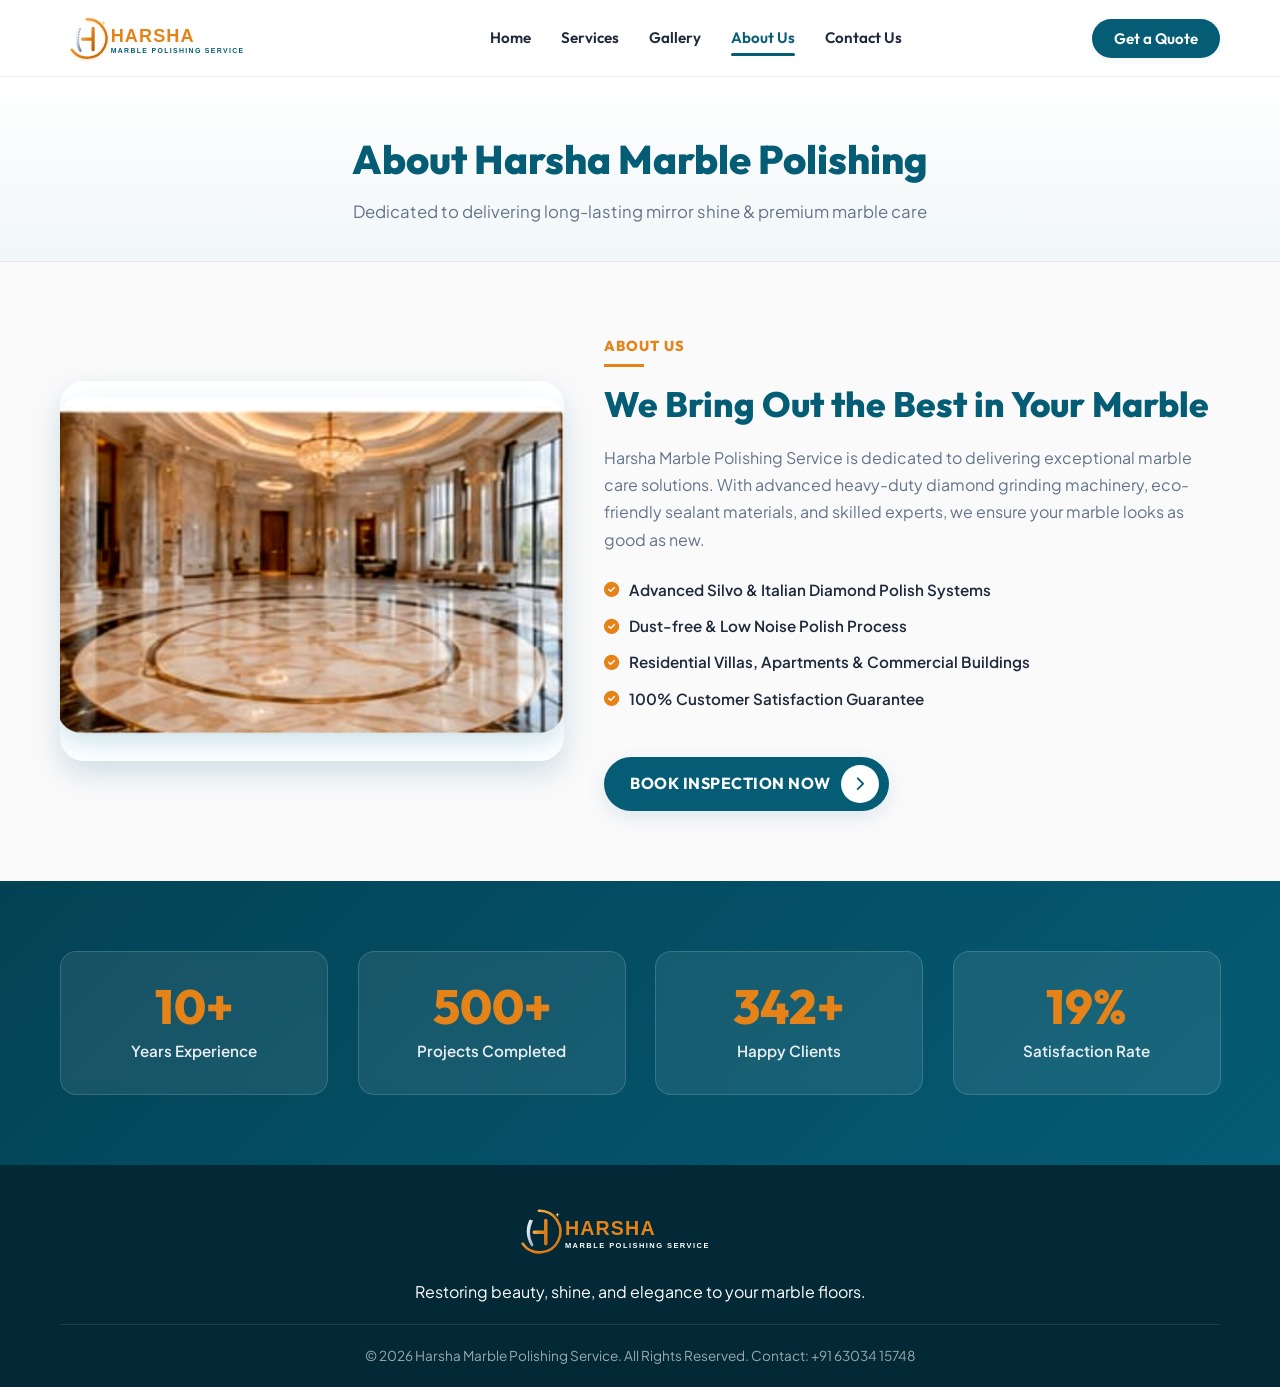
==== commit e126b361: "Update brand logo SVG, HD hero machine visual, HD About Us image, circular gem icon, and clean multi" ====
--- a/about.html
+++ b/about.html
@@ -16,12 +16,8 @@
     <!-- TOP HEADER -->
     <header class="site-header" id="siteHeader">
         <div class="container header-container">
-            <a href="index.html" class="brand-logo">
-                <div class="logo-emblem"><span class="logo-letter">H</span></div>
-                <div class="logo-text">
-                    <span class="brand-title">HARSHA</span>
-                    <span class="brand-subtitle">MARBLE POLISHING SERVICE</span>
-                </div>
+            <a href="index.html" class="brand-logo-img-wrapper">
+                <img src="images/brand-logo.svg" alt="Harsha Marble Polishing Service Logo" class="header-logo-img">
             </a>
             <nav class="desktop-nav">
                 <a href="index.html" class="nav-link">Home</a>
@@ -42,11 +38,7 @@
         <div class="mobile-nav-content">
             <button class="close-mobile-nav" id="closeMobileNav">&times;</button>
             <div class="mobile-logo">
-                <div class="logo-emblem"><span>H</span></div>
-                <div class="logo-text">
-                    <span class="brand-title">HARSHA</span>
-                    <span class="brand-subtitle">MARBLE POLISHING SERVICE</span>
-                </div>
+                <img src="images/brand-logo.svg" alt="Harsha Marble Logo" class="mobile-logo-img">
             </div>
             <div class="mobile-links">
                 <a href="index.html" class="mobile-link" onclick="closeMobileMenu()">Home</a>
@@ -72,7 +64,7 @@
         <div class="container about-container">
             <div class="about-image-col reveal-left">
                 <div class="about-img-frame">
-                    <img src="images/about-us.png" alt="Polished Hallway" class="about-img">
+                    <img src="images/about-us-hd.png" alt="Polished Hallway HD" class="about-img">
                     <div class="frame-border"></div>
                 </div>
             </div>
@@ -110,8 +102,7 @@
     <footer class="site-footer">
         <div class="container footer-container">
             <div class="footer-brand">
-                <div class="logo-emblem"><span>H</span></div>
-                <span class="brand-title">HARSHA MARBLE POLISHING SERVICE</span>
+                <img src="images/brand-logo-light.svg" alt="Harsha Marble Polishing Logo" class="footer-logo-img">
                 <p>Restoring beauty, shine, and elegance to your marble floors.</p>
             </div>
             <div class="footer-copy"><p>&copy; 2026 Harsha Marble Polishing Service. All Rights Reserved. Contact: +91 63034 15748</p></div>
@@ -132,7 +123,7 @@
         <div class="modal-card">
             <button class="modal-close-btn" onclick="closeQuoteModal()">&times;</button>
             <div class="modal-header">
-                <div class="logo-emblem sm"><span>H</span></div>
+                <img src="images/brand-logo.svg" alt="Harsha Marble Logo" class="modal-logo-img">
                 <h3>Get A Free Quote</h3>
                 <p>Fill in your details below and send directly to our expert via WhatsApp</p>
             </div>
--- a/style.css
+++ b/style.css
@@ -208,57 +208,36 @@
 }
 
 /* --- BRAND LOGO STYLING --- */
-.brand-logo {
-    display: flex;
-    align-items: center;
-    gap: 12px;
-}
-
-.logo-emblem {
-    width: 44px;
+.brand-logo-img-wrapper {
+    display: inline-flex;
+    align-items: center;
+}
+
+.header-logo-img {
+    height: 48px;
+    width: auto;
+    display: block;
+    object-fit: contain;
+}
+
+.mobile-logo-img {
     height: 44px;
-    border: 3px solid var(--color-accent);
-    border-radius: 50%;
-    display: flex;
-    align-items: center;
-    justify-content: center;
-    background: linear-gradient(135deg, #FFFDF8, #FFF5E5);
-    box-shadow: 0 3px 10px rgba(229, 131, 25, 0.2);
-}
-
-.logo-emblem.sm {
-    width: 36px;
-    height: 36px;
-    border-width: 2px;
-}
-
-.logo-letter {
-    font-family: var(--font-heading);
-    font-size: 1.6rem;
-    font-weight: 800;
-    color: var(--color-accent);
-}
-
-.logo-text {
-    display: flex;
-    flex-direction: column;
-}
-
-.brand-title {
-    font-family: var(--font-heading);
-    font-size: 1.4rem;
-    font-weight: 800;
-    letter-spacing: 1px;
-    color: var(--color-accent);
-    line-height: 1.1;
-}
-
-.brand-subtitle {
-    font-size: 0.62rem;
-    font-weight: 700;
-    letter-spacing: 0.8px;
-    color: var(--color-primary);
-    text-transform: uppercase;
+    width: auto;
+    display: block;
+}
+
+.footer-logo-img {
+    height: 52px;
+    width: auto;
+    display: block;
+    margin-bottom: 12px;
+}
+
+.modal-logo-img {
+    height: 42px;
+    width: auto;
+    display: block;
+    margin: 0 auto 12px;
 }
 
 /* --- HEADER / NAVIGATION --- */
@@ -267,11 +246,11 @@
     top: 0;
     left: 0;
     width: 100%;
-    background: rgba(255, 255, 255, 0.96);
-    backdrop-filter: blur(10px);
+    background: rgba(255, 255, 255, 0.98);
+    backdrop-filter: blur(12px);
     z-index: 1000;
     border-bottom: 1px solid rgba(0, 0, 0, 0.05);
-    padding: 12px 0;
+    padding: 14px 0;
     transition: var(--transition-normal);
 }
 
@@ -394,7 +373,7 @@
     display: flex;
     flex-direction: column;
     gap: 20px;
-    margin-top: 30px;
+    margin-top: 25px;
 }
 
 .mobile-link {
@@ -589,6 +568,14 @@
     letter-spacing: 1.5px;
 }
 
+.section-main-title {
+    font-family: var(--font-heading);
+    font-size: 2.2rem;
+    font-weight: 800;
+    color: var(--color-primary);
+    margin-bottom: 30px;
+}
+
 /* --- SERVICES SECTION --- */
 .services-grid {
     display: grid;
@@ -711,8 +698,8 @@
 }
 
 .why-icon {
-    width: 58px;
-    height: 58px;
+    width: 60px;
+    height: 60px;
     border-radius: 50%;
     display: flex;
     align-items: center;
@@ -1220,11 +1207,6 @@
     align-items: center;
     gap: 10px;
     margin-bottom: 20px;
-}
-
-.footer-brand .brand-title {
-    color: var(--color-white);
-    font-size: 1.2rem;
 }
 
 .footer-copy {
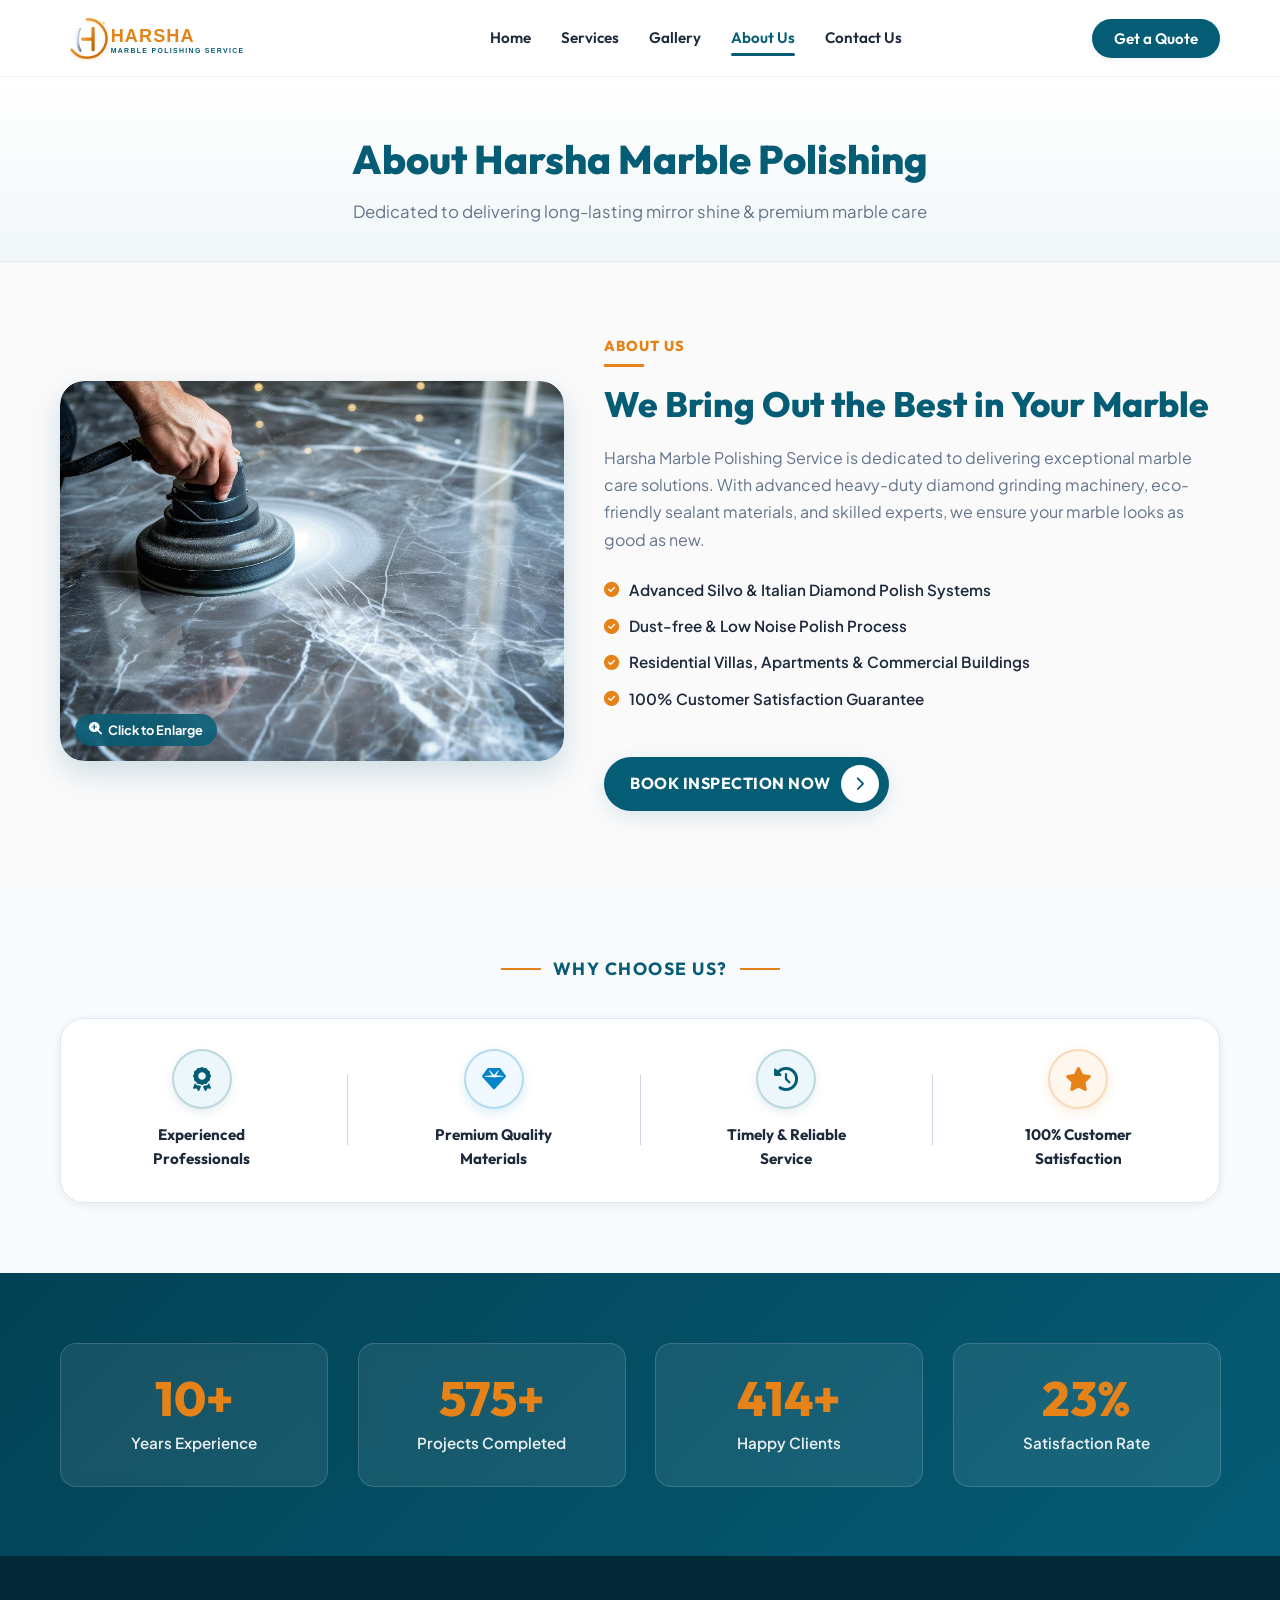
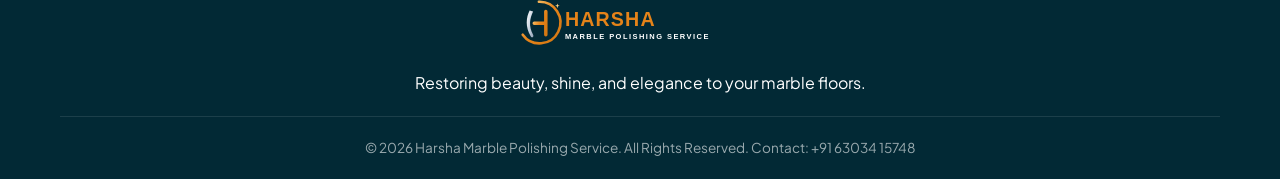
==== commit 4ec73d5e: "Fit technician HD hero visual (image copy 22.png), popup polishing visual (image copy 27.png), 3 sid" ====
--- a/about.html
+++ b/about.html
@@ -59,13 +59,16 @@
         </div>
     </section>
 
-    <!-- ABOUT SECTION -->
+    <!-- ABOUT SECTION WITH POPUP INTERACTIVE PHOTO (image copy 27.png) -->
     <section class="about-section section-padding">
         <div class="container about-container">
             <div class="about-image-col reveal-left">
-                <div class="about-img-frame">
-                    <img src="images/about-us-hd.png" alt="Polished Hallway HD" class="about-img">
+                <div class="about-img-frame interactive-pop-frame" onclick="openSingleImageModal('images/about-polishing-hd.jpg', 'Expert Marble Polishing Technician in Action')">
+                    <img src="images/about-polishing-hd.jpg" alt="Expert Marble Polishing Technician" class="about-img zoom-hover-img">
                     <div class="frame-border"></div>
+                    <div class="click-zoom-badge">
+                        <i class="fa-solid fa-magnifying-glass-plus"></i> Click to Enlarge
+                    </div>
                 </div>
             </div>
             <div class="about-content-col reveal-right">
@@ -82,6 +85,41 @@
                     <div class="highlight-point"><i class="fa-solid fa-circle-check"></i> 100% Customer Satisfaction Guarantee</div>
                 </div>
                 <a href="contact.html" class="btn btn-hero-quote mt-3"><span>BOOK INSPECTION NOW</span><div class="arrow-circle"><i class="fa-solid fa-chevron-right"></i></div></a>
+            </div>
+        </div>
+    </section>
+
+    <!-- WHY CHOOSE US WITH ALL 3 DIVIDERS -->
+    <section class="why-choose-section section-padding bg-light">
+        <div class="container">
+            <div class="section-header text-center reveal-up">
+                <div class="section-badge">
+                    <span class="badge-line"></span>
+                    <span class="section-tag">WHY CHOOSE US?</span>
+                    <span class="badge-line"></span>
+                </div>
+            </div>
+
+            <div class="why-choose-box reveal-up">
+                <div class="why-item">
+                    <div class="why-icon icon-circle-teal"><i class="fa-solid fa-award"></i></div>
+                    <h4>Experienced Professionals</h4>
+                </div>
+                <div class="why-divider"></div>
+                <div class="why-item">
+                    <div class="why-icon icon-circle-blue"><i class="fa-solid fa-gem"></i></div>
+                    <h4>Premium Quality Materials</h4>
+                </div>
+                <div class="why-divider"></div>
+                <div class="why-item">
+                    <div class="why-icon icon-circle-teal"><i class="fa-solid fa-clock-rotate-left"></i></div>
+                    <h4>Timely & Reliable Service</h4>
+                </div>
+                <div class="why-divider"></div>
+                <div class="why-item">
+                    <div class="why-icon icon-circle-orange"><i class="fa-solid fa-star"></i></div>
+                    <h4>100% Customer Satisfaction</h4>
+                </div>
             </div>
         </div>
     </section>
@@ -118,6 +156,17 @@
         <a href="contact.html" class="bottom-nav-item"><i class="fa-solid fa-user"></i><span>Contact</span></a>
     </nav>
 
+    <!-- LIGHTBOX MODAL FOR SINGLE IMAGE POPUP -->
+    <div class="lightbox-overlay" id="lightboxOverlay" onclick="closeLightboxOnOverlay(event)">
+        <div class="lightbox-modal">
+            <button class="lightbox-close" onclick="closeLightbox()">&times;</button>
+            <button class="lightbox-nav lightbox-prev" onclick="prevLightboxImage()"><i class="fa-solid fa-chevron-left"></i></button>
+            <button class="lightbox-nav lightbox-next" onclick="nextLightboxImage()"><i class="fa-solid fa-chevron-right"></i></button>
+            <div class="lightbox-image-container"><img src="" id="lightboxImg" alt="Popup View"></div>
+            <div class="lightbox-caption" id="lightboxCaption"><span id="lightboxTitle">Image View</span><span id="lightboxCounter"></span></div>
+        </div>
+    </div>
+
     <!-- QUOTE MODAL POPUP -->
     <div class="modal-overlay" id="quoteModalOverlay" onclick="closeQuoteModalOnOverlay(event)">
         <div class="modal-card">
--- a/style.css
+++ b/style.css
@@ -94,6 +94,10 @@
 .mt-3 { margin-top: 1rem; }
 .mt-4 { margin-top: 1.5rem; }
 
+.text-shadow-subtle {
+    text-shadow: 0 2px 10px rgba(255, 255, 255, 0.8);
+}
+
 /* --- PAGE BANNER FOR SEPARATE PAGES --- */
 .page-banner {
     padding: 50px 0 35px;
@@ -442,8 +446,28 @@
     font-size: 1.1rem;
     color: var(--color-text-muted);
     max-width: 500px;
-    margin-bottom: 30px;
+    margin-bottom: 25px;
     line-height: 1.6;
+}
+
+.hero-features-list {
+    display: flex;
+    flex-direction: column;
+    gap: 10px;
+    margin-bottom: 15px;
+}
+
+.hero-feature-item {
+    display: flex;
+    align-items: center;
+    gap: 10px;
+    font-weight: 700;
+    font-size: 0.95rem;
+    color: var(--color-primary-dark);
+}
+
+.hero-feature-item i {
+    color: var(--color-accent);
 }
 
 .hero-visual {
@@ -591,7 +615,7 @@
 
 @media (min-width: 1024px) {
     .services-grid {
-        grid-template-columns: repeat(5, 1fr);
+        grid-template-columns: repeat(3, 1fr);
     }
 }
 
@@ -671,7 +695,7 @@
     color: var(--color-accent);
 }
 
-/* --- WHY CHOOSE US WITH DISTINCT CIRCULAR ICONS --- */
+/* --- WHY CHOOSE US WITH ALL 3 SIDE DIVIDERS --- */
 .why-choose-box {
     background: var(--color-white);
     border-radius: var(--radius-lg);
@@ -685,8 +709,9 @@
 
 @media (min-width: 768px) {
     .why-choose-box {
-        grid-template-columns: repeat(4, 1fr);
-        padding: 30px 15px;
+        grid-template-columns: 1fr auto 1fr auto 1fr auto 1fr;
+        padding: 30px 20px;
+        align-items: center;
     }
 }
 
@@ -750,13 +775,13 @@
     .why-divider {
         display: block;
         width: 1px;
-        background: #E2E8F0;
-        height: 80%;
+        background: #CBD5E1;
+        height: 70px;
         align-self: center;
     }
 }
 
-/* --- ABOUT SECTION --- */
+/* --- ABOUT SECTION & INTERACTIVE ZOOM PHOTO --- */
 .about-container {
     display: grid;
     grid-template-columns: 1fr;
@@ -775,6 +800,39 @@
     border-radius: var(--radius-lg);
     overflow: hidden;
     box-shadow: var(--shadow-lg);
+}
+
+.interactive-pop-frame {
+    cursor: pointer;
+}
+
+.zoom-hover-img {
+    transition: transform 0.6s ease;
+}
+
+.interactive-pop-frame:hover .zoom-hover-img {
+    transform: scale(1.06);
+}
+
+.click-zoom-badge {
+    position: absolute;
+    bottom: 15px;
+    left: 15px;
+    background: rgba(5, 92, 117, 0.85);
+    backdrop-filter: blur(4px);
+    color: var(--color-white);
+    padding: 6px 14px;
+    border-radius: var(--radius-full);
+    font-size: 0.8rem;
+    font-weight: 700;
+    display: flex;
+    align-items: center;
+    gap: 6px;
+    transition: var(--transition-fast);
+}
+
+.interactive-pop-frame:hover .click-zoom-badge {
+    background: var(--color-accent);
 }
 
 .about-img {
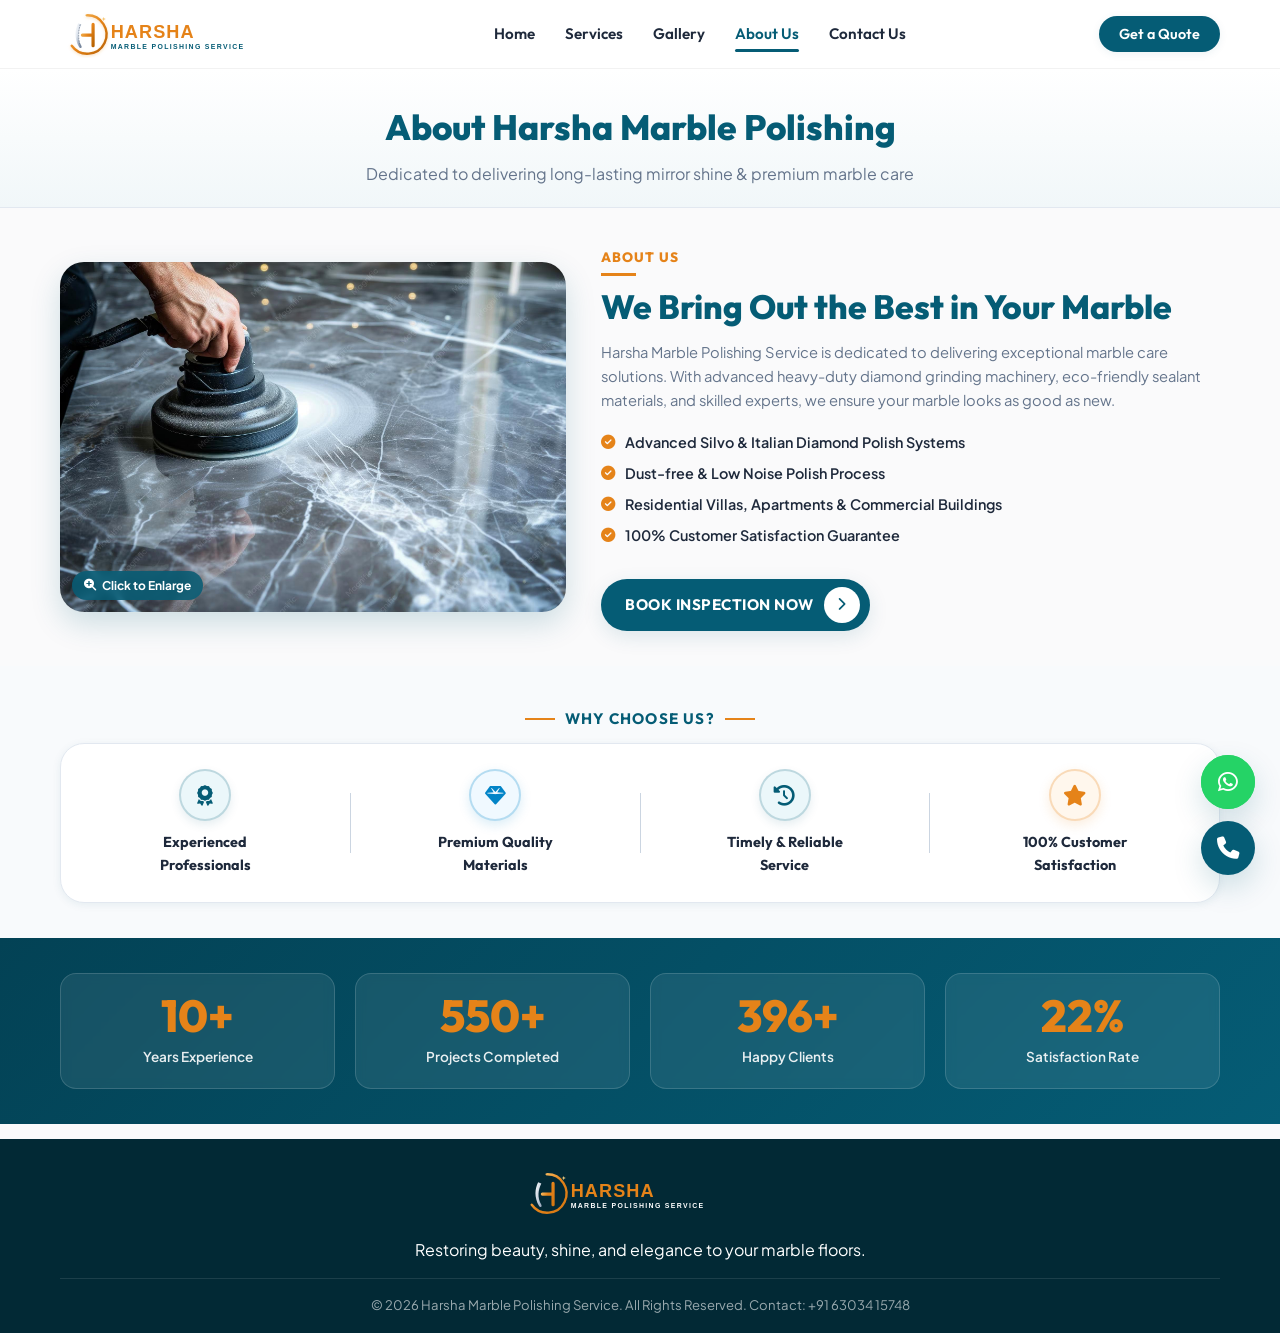
==== commit f857f20a: "Replicate scroll animations, popups, rotating headlines, comparison matrix, custom cursor and mobile" ====
--- a/about.html
+++ b/about.html
@@ -9,6 +9,9 @@
     <link rel="preconnect" href="https://fonts.gstatic.com" crossorigin>
     <link href="https://fonts.googleapis.com/css2?family=Outfit:wght@300;400;500;600;700;800&family=Plus+Jakarta+Sans:wght@400;500;600;700&display=swap" rel="stylesheet">
     <link rel="stylesheet" href="https://cdnjs.cloudflare.com/ajax/libs/font-awesome/6.4.0/css/all.min.css">
+    <!-- Kursor Red Dot Custom Cursor -->
+    <link rel="stylesheet" href="https://unpkg.com/kursor/dist/kursor.css">
+    <script src="https://unpkg.com/kursor"></script>
     <link rel="stylesheet" href="style.css">
 </head>
 <body>
@@ -194,6 +197,17 @@
         </div>
     </div>
 
+    <!-- FLOATING QUICK ACTIONS (WHATSAPP & CALL) -->
+    <div class="floating-actions-container">
+        <a href="https://wa.me/916303415748?text=Hello%20Harsha%20Marble%20Polishing%20Service!%20I%20would%20like%20to%20enquire%20about%20your%20marble%20polishing%20services." target="_blank" class="floating-btn btn-whatsapp-pulse" aria-label="Chat on WhatsApp">
+            <i class="fa-brands fa-whatsapp"></i>
+            <div class="pulse-ring"></div>
+        </a>
+        <a href="tel:6303415748" class="floating-btn btn-call-pulse" aria-label="Call Now">
+            <i class="fa-solid fa-phone"></i>
+        </a>
+    </div>
+
     <script src="script.js"></script>
 </body>
 </html>
--- a/style.css
+++ b/style.css
@@ -43,6 +43,8 @@
 html {
     scroll-behavior: smooth;
     font-size: 16px;
+    overflow-x: hidden;
+    width: 100%;
 }
 
 body {
@@ -51,6 +53,8 @@
     background-color: #FAFAFB;
     line-height: 1.6;
     overflow-x: hidden;
+    width: 100%;
+    max-width: 100vw;
     padding-bottom: 70px; /* Space for mobile bottom bar */
 }
 
@@ -76,11 +80,17 @@
     width: 100%;
     max-width: 1200px;
     margin: 0 auto;
-    padding: 0 20px;
+    padding: 0 16px;
+}
+
+@media (min-width: 576px) {
+    .container {
+        padding: 0 20px;
+    }
 }
 
 .section-padding {
-    padding: 70px 0;
+    padding: 35px 0; /* Tight seamless flow between sections */
 }
 
 .bg-light {
@@ -91,8 +101,8 @@
     text-align: center;
 }
 
-.mt-3 { margin-top: 1rem; }
-.mt-4 { margin-top: 1.5rem; }
+.mt-3 { margin-top: 0.75rem; }
+.mt-4 { margin-top: 1rem; }
 
 .text-shadow-subtle {
     text-shadow: 0 2px 10px rgba(255, 255, 255, 0.8);
@@ -100,21 +110,21 @@
 
 /* --- PAGE BANNER FOR SEPARATE PAGES --- */
 .page-banner {
-    padding: 50px 0 35px;
+    padding: 30px 0 20px;
     border-bottom: 1px solid #E2E8F0;
     background: linear-gradient(180deg, #FFFFFF 0%, #F1F7F9 100%);
 }
 
 .page-title {
     font-family: var(--font-heading);
-    font-size: 2.5rem;
+    font-size: 2.2rem;
     font-weight: 800;
     color: var(--color-primary);
-    margin-bottom: 8px;
+    margin-bottom: 6px;
 }
 
 .page-subtitle {
-    font-size: 1.05rem;
+    font-size: 1rem;
     color: var(--color-text-muted);
 }
 
@@ -135,8 +145,8 @@
 .btn-quote-nav {
     background: var(--color-primary);
     color: var(--color-white);
-    padding: 10px 22px;
-    font-size: 0.95rem;
+    padding: 9px 20px;
+    font-size: 0.9rem;
     box-shadow: var(--shadow-sm);
 }
 
@@ -148,8 +158,8 @@
 .btn-hero-quote {
     background: var(--color-primary);
     color: var(--color-white);
-    padding: 8px 10px 8px 26px;
-    font-size: 1rem;
+    padding: 8px 10px 8px 24px;
+    font-size: 0.95rem;
     font-weight: 700;
     border-radius: var(--radius-full);
     box-shadow: var(--shadow-md);
@@ -163,15 +173,15 @@
 }
 
 .arrow-circle {
-    width: 38px;
-    height: 38px;
+    width: 36px;
+    height: 36px;
     background: var(--color-white);
     color: var(--color-primary);
     border-radius: 50%;
     display: flex;
     align-items: center;
     justify-content: center;
-    font-size: 0.9rem;
+    font-size: 0.85rem;
     transition: var(--transition-fast);
 }
 
@@ -182,8 +192,8 @@
 .btn-call-now {
     background: var(--color-white);
     color: var(--color-primary);
-    padding: 12px 32px;
-    font-size: 1rem;
+    padding: 12px 28px;
+    font-size: 0.95rem;
     font-weight: 700;
     border-radius: var(--radius-full);
     box-shadow: 0 4px 15px rgba(0,0,0,0.1);
@@ -198,8 +208,8 @@
     width: 100%;
     background: var(--color-accent);
     color: var(--color-white);
-    padding: 14px 20px;
-    font-size: 1.1rem;
+    padding: 13px 20px;
+    font-size: 1.05rem;
     font-weight: 700;
     border-radius: var(--radius-md);
     box-shadow: var(--shadow-gold);
@@ -218,27 +228,33 @@
 }
 
 .header-logo-img {
+    height: 44px;
+    width: auto;
+    display: block;
+    object-fit: contain;
+}
+
+@media (min-width: 768px) {
+    .header-logo-img {
+        height: 48px;
+    }
+}
+
+.mobile-logo-img {
+    height: 40px;
+    width: auto;
+    display: block;
+}
+
+.footer-logo-img {
     height: 48px;
     width: auto;
     display: block;
-    object-fit: contain;
-}
-
-.mobile-logo-img {
-    height: 44px;
-    width: auto;
-    display: block;
-}
-
-.footer-logo-img {
-    height: 52px;
-    width: auto;
-    display: block;
     margin-bottom: 12px;
 }
 
 .modal-logo-img {
-    height: 42px;
+    height: 40px;
     width: auto;
     display: block;
     margin: 0 auto 12px;
@@ -254,7 +270,7 @@
     backdrop-filter: blur(12px);
     z-index: 1000;
     border-bottom: 1px solid rgba(0, 0, 0, 0.05);
-    padding: 14px 0;
+    padding: 10px 0;
     transition: var(--transition-normal);
 }
 
@@ -303,7 +319,7 @@
 .header-actions {
     display: flex;
     align-items: center;
-    gap: 15px;
+    gap: 12px;
 }
 
 .mobile-menu-toggle {
@@ -312,7 +328,7 @@
     justify-content: center;
     background: none;
     border: none;
-    font-size: 1.5rem;
+    font-size: 1.4rem;
     color: var(--color-primary);
     cursor: pointer;
     padding: 5px;
@@ -347,11 +363,11 @@
     position: absolute;
     top: 0;
     right: 0;
-    width: 80%;
+    width: 85%;
     max-width: 320px;
     height: 100%;
     background: var(--color-white);
-    padding: 30px 20px;
+    padding: 25px 20px;
     display: flex;
     flex-direction: column;
     box-shadow: -5px 0 25px rgba(0,0,0,0.2);
@@ -367,22 +383,22 @@
     align-self: flex-end;
     background: none;
     border: none;
-    font-size: 2rem;
+    font-size: 1.8rem;
     color: var(--color-text-muted);
     cursor: pointer;
-    margin-bottom: 20px;
+    margin-bottom: 15px;
 }
 
 .mobile-links {
     display: flex;
     flex-direction: column;
-    gap: 20px;
-    margin-top: 25px;
+    gap: 18px;
+    margin-top: 20px;
 }
 
 .mobile-link {
     font-family: var(--font-heading);
-    font-size: 1.1rem;
+    font-size: 1.05rem;
     font-weight: 600;
     color: var(--color-text-main);
     border-bottom: 1px solid #F1F5F9;
@@ -393,61 +409,102 @@
     color: var(--color-accent);
 }
 
-/* --- HERO SECTION & ANIMATED HERO IMAGE --- */
+/* --- HERO SECTION --- */
+/* --- HERO SECTION WITH BRIGHT HIGH DEFINITION BACKGROUND --- */
 .hero-section {
     position: relative;
-    padding: 50px 0 80px;
-    background: linear-gradient(180deg, #FFFFFF 0%, #F4F8FA 100%);
+    padding: 35px 0 30px;
+    background: linear-gradient(135deg, rgba(5, 38, 48, 0.72) 0%, rgba(8, 65, 82, 0.52) 50%, rgba(3, 24, 32, 0.75) 100%), url('images/hero-bg-polishing.png') center/cover no-repeat;
     overflow: hidden;
+    color: #FFFFFF;
 }
 
 .hero-container {
     display: grid;
     grid-template-columns: 1fr;
-    gap: 40px;
+    gap: 25px;
     align-items: center;
 }
 
 @media (min-width: 992px) {
+    .hero-section {
+        padding: 55px 0 45px;
+    }
     .hero-container {
         grid-template-columns: 1.1fr 0.9fr;
+        gap: 35px;
+    }
+}
+
+/* Hero text content sits directly over hero background without dark black box overlay */
+.hero-content {
+    background: transparent;
+    backdrop-filter: none;
+    -webkit-backdrop-filter: none;
+    padding: 0;
+    border-radius: 0;
+    border: none;
+    box-shadow: none;
+}
+
+@media (max-width: 576px) {
+    .hero-content {
+        padding: 0;
+        border-radius: 0;
     }
 }
 
 .hero-title {
     font-family: var(--font-heading);
-    font-size: 2.8rem;
+    font-size: 2.2rem;
     font-weight: 800;
-    color: var(--color-primary);
-    line-height: 1.1;
-    margin-bottom: 15px;
+    color: #FFFFFF;
+    line-height: 1.15;
+    margin-bottom: 12px;
+    text-shadow: 0 3px 12px rgba(0, 0, 0, 0.85), 0 1px 3px rgba(0, 0, 0, 0.9);
+}
+
+@media (max-width: 576px) {
+    .hero-title {
+        font-size: 1.75rem;
+    }
+}
+
+@media (max-width: 380px) {
+    .hero-title {
+        font-size: 1.55rem;
+    }
 }
 
 @media (min-width: 768px) {
     .hero-title {
-        font-size: 4rem;
+        font-size: 3.5rem;
     }
 }
 
 .text-highlight {
     color: var(--color-accent);
     display: inline-block;
+    text-shadow: 0 2px 10px rgba(230, 126, 34, 0.7);
 }
 
 .title-underline {
-    width: 70px;
+    width: 65px;
     height: 4px;
     background: var(--color-accent);
     border-radius: 2px;
-    margin-top: 10px;
+    margin-top: 8px;
+    box-shadow: 0 0 10px rgba(230, 126, 34, 0.6);
 }
 
 .hero-description {
-    font-size: 1.1rem;
-    color: var(--color-text-muted);
-    max-width: 500px;
-    margin-bottom: 25px;
+    font-size: 1rem;
+    color: #FFFFFF;
+    max-width: 520px;
+    margin-bottom: 20px;
     line-height: 1.6;
+    text-shadow: 0 2px 8px rgba(0, 0, 0, 0.85), 0 1px 3px rgba(0, 0, 0, 0.9);
+    font-weight: 500;
 }
 
 .hero-features-list {
@@ -458,32 +515,270 @@
 }
 
 .hero-feature-item {
-    display: flex;
+    display: inline-flex;
     align-items: center;
     gap: 10px;
-    font-weight: 700;
-    font-size: 0.95rem;
-    color: var(--color-primary-dark);
+    font-weight: 600;
+    font-size: 0.9rem;
+    color: #FFFFFF;
+    background: rgba(5, 92, 117, 0.35);
+    backdrop-filter: blur(8px);
+    -webkit-backdrop-filter: blur(8px);
+    padding: 8px 16px;
+    border-radius: 30px;
+    border: 1px solid rgba(255, 255, 255, 0.3);
+    box-shadow: 0 4px 12px rgba(0, 0, 0, 0.2);
+    text-shadow: 0 1px 4px rgba(0, 0, 0, 0.8);
+    width: fit-content;
+    max-width: 100%;
 }
 
 .hero-feature-item i {
     color: var(--color-accent);
-}
-
-.hero-visual {
+    font-size: 1.05rem;
+}
+
+/* --- HERO SLIDER CAROUSEL SYSTEM --- */
+.hero-slider-wrapper {
     position: relative;
-    display: flex;
-    justify-content: center;
-}
-
-.visual-card {
+    width: 100%;
+    max-width: 580px;
+    margin: 0 auto;
+}
+
+.hero-slider-card {
     position: relative;
     width: 100%;
-    max-width: 550px;
     border-radius: var(--radius-lg);
     overflow: hidden;
-    box-shadow: var(--shadow-lg);
-    border: 6px solid var(--color-white);
+    box-shadow: var(--shadow-lg), 0 12px 35px rgba(10, 77, 92, 0.15);
+    border: 5px solid var(--color-white);
+    background: #0B252C;
+}
+
+@media (max-width: 767px) {
+    .hero-slider-card {
+        border-width: 3px;
+        border-radius: var(--radius-md);
+    }
+}
+
+.hero-slider-track {
+    display: flex;
+    width: 100%;
+    transition: transform 0.5s cubic-bezier(0.25, 1, 0.5, 1);
+    cursor: pointer;
+}
+
+.hero-slide-item {
+    min-width: 100%;
+    position: relative;
+    aspect-ratio: 16 / 10;
+    overflow: hidden;
+    background: #071B20;
+    user-select: none;
+}
+
+.hero-slide-img {
+    width: 100%;
+    height: 100%;
+    object-fit: cover;
+    display: block;
+    transition: transform 0.6s ease;
+}
+
+.hero-slide-item:hover .hero-slide-img {
+    transform: scale(1.05);
+}
+
+.hero-slide-overlay {
+    position: absolute;
+    inset: 0;
+    background: linear-gradient(180deg, rgba(0,0,0,0) 45%, rgba(4, 22, 30, 0.82) 100%);
+    display: flex;
+    flex-direction: column;
+    justify-content: flex-end;
+    padding: 14px 16px 30px 16px;
+    color: #FFFFFF;
+    transition: background 0.3s ease;
+    z-index: 2;
+}
+
+@media (max-width: 767px) {
+    .hero-slide-overlay {
+        padding: 10px 12px 28px 12px;
+    }
+}
+
+.hero-slide-tag {
+    align-self: flex-start;
+    background: rgba(230, 126, 34, 0.95);
+    color: #FFFFFF;
+    font-size: 0.7rem;
+    font-weight: 700;
+    padding: 3px 9px;
+    border-radius: 20px;
+    text-transform: uppercase;
+    letter-spacing: 0.5px;
+    margin-bottom: 5px;
+    box-shadow: 0 2px 8px rgba(0,0,0,0.3);
+}
+
+@media (max-width: 576px) {
+    .hero-slide-tag {
+        font-size: 0.6rem;
+        padding: 2px 7px;
+        margin-bottom: 3px;
+    }
+}
+
+.hero-slide-title {
+    font-family: var(--font-heading);
+    font-size: 1.15rem;
+    font-weight: 700;
+    color: #FFFFFF;
+    margin: 0 0 4px 0;
+    text-shadow: 0 2px 5px rgba(0,0,0,0.7);
+    line-height: 1.25;
+    white-space: normal;
+    word-break: break-word;
+}
+
+@media (max-width: 576px) {
+    .hero-slide-title {
+        font-size: 0.92rem;
+        margin-bottom: 2px;
+    }
+}
+
+.zoom-hint-badge {
+    font-size: 0.75rem;
+    color: rgba(255, 255, 255, 0.9);
+    display: inline-flex;
+    align-items: center;
+    gap: 5px;
+    opacity: 0.95;
+    transition: opacity 0.3s ease;
+}
+
+@media (max-width: 576px) {
+    .zoom-hint-badge {
+        font-size: 0.68rem;
+    }
+}
+
+.hero-slide-item:hover .zoom-hint-badge {
+    opacity: 1;
+    color: var(--color-accent);
+}
+
+/* SIDE-TO-SIDE NAVIGATION BUTTONS */
+.hero-slider-nav {
+    position: absolute;
+    top: 50%;
+    transform: translateY(-50%);
+    z-index: 10;
+    width: 44px;
+    height: 44px;
+    border-radius: 50%;
+    background: rgba(255, 255, 255, 0.92);
+    color: var(--color-primary);
+    border: 2px solid rgba(10, 77, 92, 0.15);
+    display: flex;
+    align-items: center;
+    justify-content: center;
+    font-size: 1.1rem;
+    cursor: pointer;
+    box-shadow: 0 4px 15px rgba(0, 0, 0, 0.2);
+    transition: all 0.25s cubic-bezier(0.175, 0.885, 0.32, 1.275);
+}
+
+.hero-slider-prev {
+    left: -18px;
+}
+
+.hero-slider-next {
+    right: -18px;
+}
+
+@media (max-width: 576px) {
+    .hero-slider-nav {
+        width: 36px;
+        height: 36px;
+        font-size: 0.9rem;
+    }
+    .hero-slider-prev {
+        left: 4px;
+    }
+    .hero-slider-next {
+        right: 4px;
+    }
+}
+
+.hero-slider-nav:hover {
+    background: var(--color-accent);
+    color: #FFFFFF;
+    border-color: var(--color-accent);
+    transform: translateY(-50%) scale(1.12);
+    box-shadow: 0 6px 20px rgba(230, 126, 34, 0.4);
+}
+
+.hero-slider-nav:active {
+    transform: translateY(-50%) scale(0.95);
+}
+
+/* HERO SLIDER CONTROLS (DOTS & COUNTER) */
+.hero-slider-controls {
+    position: absolute;
+    bottom: 8px;
+    left: 14px;
+    z-index: 5;
+    display: flex;
+    align-items: center;
+    gap: 12px;
+}
+
+.hero-slider-dots {
+    display: flex;
+    gap: 6px;
+    align-items: center;
+}
+
+.hero-dot {
+    width: 8px;
+    height: 8px;
+    border-radius: 50%;
+    background: rgba(255, 255, 255, 0.45);
+    border: none;
+    cursor: pointer;
+    padding: 0;
+    transition: all 0.3s ease;
+}
+
+.hero-dot.active {
+    width: 22px;
+    border-radius: 10px;
+    background: var(--color-accent);
+    box-shadow: 0 0 8px rgba(230, 126, 34, 0.6);
+}
+
+.hero-slide-counter {
+    background: rgba(10, 40, 50, 0.75);
+    backdrop-filter: blur(4px);
+    color: #FFFFFF;
+    font-size: 0.72rem;
+    font-weight: 700;
+    padding: 3px 8px;
+    border-radius: 12px;
+    border: 1px solid rgba(255, 255, 255, 0.2);
+    letter-spacing: 0.5px;
+}
+
+/* HIDE SLIDE COUNTER (1/10) ON MOBILE VIEW AS REQUESTED */
+@media (max-width: 767px) {
+    .hero-slide-counter {
+        display: none !important;
+    }
 }
 
 /* ANIMATED HERO CARD EFFECTS */
@@ -493,7 +788,7 @@
 
 @keyframes floatHero {
     0%, 100% { transform: translateY(0px); }
-    50% { transform: translateY(-8px); }
+    50% { transform: translateY(-6px); }
 }
 
 .shine-sweep-overlay {
@@ -527,18 +822,38 @@
 
 .experience-badge {
     position: absolute;
-    bottom: 20px;
-    right: 20px;
+    bottom: 12px;
+    right: 12px;
     background: rgba(255, 255, 255, 0.95);
     backdrop-filter: blur(8px);
-    padding: 12px 20px;
+    padding: 8px 14px;
     border-radius: var(--radius-md);
     box-shadow: var(--shadow-md);
     display: flex;
     flex-direction: column;
     align-items: center;
-    border-left: 4px solid var(--color-accent);
-    z-index: 3;
+    border-left: 3px solid var(--color-accent);
+    z-index: 4;
+}
+
+/* MOBILE REPOSITIONING FOR EXPERIENCE BADGE TO PREVENT OVERLAPPING BOTTOM TEXT */
+@media (max-width: 767px) {
+    .experience-badge {
+        top: 8px;
+        right: 8px;
+        bottom: auto;
+        padding: 4px 8px;
+        border-radius: 6px;
+    }
+}
+
+@media (min-width: 768px) {
+    .experience-badge {
+        bottom: 20px;
+        right: 20px;
+        padding: 12px 20px;
+        border-left-width: 4px;
+    }
 }
 
 .animated-badge {
@@ -547,19 +862,25 @@
 
 @keyframes pulseBadge {
     0%, 100% { transform: scale(1); box-shadow: var(--shadow-md); }
-    50% { transform: scale(1.05); box-shadow: var(--shadow-gold); }
+    50% { transform: scale(1.04); box-shadow: var(--shadow-gold); }
 }
 
 .badge-num {
     font-family: var(--font-heading);
-    font-size: 1.6rem;
+    font-size: 1.3rem;
     font-weight: 800;
     color: var(--color-accent);
     line-height: 1;
 }
 
+@media (min-width: 768px) {
+    .badge-num {
+        font-size: 1.6rem;
+    }
+}
+
 .badge-txt {
-    font-size: 0.75rem;
+    font-size: 0.7rem;
     font-weight: 700;
     color: var(--color-primary);
     text-transform: uppercase;
@@ -569,42 +890,52 @@
 .section-badge {
     display: inline-flex;
     align-items: center;
-    gap: 12px;
-    margin-bottom: 35px;
+    gap: 10px;
+    margin-bottom: 12px;
 }
 
 .badge-line {
-    width: 40px;
+    width: 30px;
     height: 2px;
     background: var(--color-accent);
 }
 
 .accent-star {
     color: var(--color-accent);
-    font-size: 0.9rem;
+    font-size: 0.85rem;
 }
 
 .section-tag {
     font-family: var(--font-heading);
-    font-size: 1.1rem;
+    font-size: 0.95rem;
     font-weight: 700;
     color: var(--color-primary);
-    letter-spacing: 1.5px;
+    letter-spacing: 1.2px;
 }
 
 .section-main-title {
     font-family: var(--font-heading);
-    font-size: 2.2rem;
+    font-size: 1.7rem;
     font-weight: 800;
     color: var(--color-primary);
-    margin-bottom: 30px;
+    margin-bottom: 18px;
+}
+
+@media (min-width: 768px) {
+    .section-main-title {
+        font-size: 2.2rem;
+    }
 }
 
 /* --- SERVICES SECTION --- */
+.services-section {
+    padding-top: 20px;
+}
+
 .services-grid {
     display: grid;
     grid-template-columns: repeat(1, 1fr);
-    gap: 24px;
+    gap: 18px;
 }
 
 @media (min-width: 640px) {
@@ -622,7 +953,7 @@
 .service-card {
     background: var(--color-white);
     border-radius: var(--radius-md);
-    padding: 30px 20px;
+    padding: 24px 18px;
     text-align: center;
     box-shadow: var(--shadow-sm);
     border: 1px solid #F1F5F9;
@@ -634,21 +965,21 @@
 }
 
 .service-card:hover {
-    transform: translateY(-8px);
+    transform: translateY(-6px);
     box-shadow: var(--shadow-md);
     border-color: rgba(5, 92, 117, 0.15);
 }
 
 .service-icon-wrapper {
-    width: 64px;
-    height: 64px;
+    width: 56px;
+    height: 56px;
     border-radius: 50%;
     display: flex;
     align-items: center;
     justify-content: center;
-    font-size: 1.6rem;
+    font-size: 1.4rem;
     color: var(--color-white);
-    margin-bottom: 20px;
+    margin-bottom: 14px;
     box-shadow: 0 4px 12px rgba(0,0,0,0.1);
 }
 
@@ -657,10 +988,10 @@
 
 .service-title {
     font-family: var(--font-heading);
-    font-size: 1.15rem;
+    font-size: 1.1rem;
     font-weight: 700;
     color: var(--color-text-main);
-    margin-bottom: 10px;
+    margin-bottom: 6px;
 }
 
 .card-accent-line {
@@ -668,13 +999,13 @@
     height: 3px;
     background: var(--color-accent);
     border-radius: 2px;
-    margin-bottom: 12px;
+    margin-bottom: 10px;
 }
 
 .service-desc {
     font-size: 0.88rem;
     color: var(--color-text-muted);
-    margin-bottom: 20px;
+    margin-bottom: 16px;
     flex-grow: 1;
 }
 
@@ -698,19 +1029,20 @@
 /* --- WHY CHOOSE US WITH ALL 3 SIDE DIVIDERS --- */
 .why-choose-box {
     background: var(--color-white);
-    border-radius: var(--radius-lg);
-    padding: 35px 25px;
+    border-radius: var(--radius-md);
+    padding: 25px 18px;
     box-shadow: var(--shadow-sm);
     border: 1px solid #E2E8F0;
     display: grid;
     grid-template-columns: repeat(1, 1fr);
-    gap: 25px;
+    gap: 20px;
 }
 
 @media (min-width: 768px) {
     .why-choose-box {
         grid-template-columns: 1fr auto 1fr auto 1fr auto 1fr;
-        padding: 30px 20px;
+        padding: 25px 20px;
+        border-radius: var(--radius-lg);
         align-items: center;
     }
 }
@@ -723,14 +1055,14 @@
 }
 
 .why-icon {
-    width: 60px;
-    height: 60px;
+    width: 52px;
+    height: 52px;
     border-radius: 50%;
     display: flex;
     align-items: center;
     justify-content: center;
-    font-size: 1.5rem;
-    margin-bottom: 14px;
+    font-size: 1.3rem;
+    margin-bottom: 10px;
     transition: var(--transition-fast);
 }
 
@@ -761,7 +1093,7 @@
 
 .why-item h4 {
     font-family: var(--font-heading);
-    font-size: 0.95rem;
+    font-size: 0.9rem;
     font-weight: 700;
     color: var(--color-text-main);
     max-width: 160px;
@@ -776,7 +1108,7 @@
         display: block;
         width: 1px;
         background: #CBD5E1;
-        height: 70px;
+        height: 60px;
         align-self: center;
     }
 }
@@ -785,23 +1117,30 @@
 .about-container {
     display: grid;
     grid-template-columns: 1fr;
-    gap: 40px;
+    gap: 25px;
     align-items: center;
 }
 
 @media (min-width: 992px) {
     .about-container {
         grid-template-columns: 0.9fr 1.1fr;
+        gap: 35px;
     }
 }
 
 .about-img-frame {
     position: relative;
-    border-radius: var(--radius-lg);
+    border-radius: var(--radius-md);
     overflow: hidden;
     box-shadow: var(--shadow-lg);
 }
 
+@media (min-width: 768px) {
+    .about-img-frame {
+        border-radius: var(--radius-lg);
+    }
+}
+
 .interactive-pop-frame {
     cursor: pointer;
 }
@@ -816,14 +1155,14 @@
 
 .click-zoom-badge {
     position: absolute;
-    bottom: 15px;
-    left: 15px;
+    bottom: 12px;
+    left: 12px;
     background: rgba(5, 92, 117, 0.85);
     backdrop-filter: blur(4px);
     color: var(--color-white);
-    padding: 6px 14px;
+    padding: 5px 12px;
     border-radius: var(--radius-full);
-    font-size: 0.8rem;
+    font-size: 0.75rem;
     font-weight: 700;
     display: flex;
     align-items: center;
@@ -837,14 +1176,19 @@
 
 .about-img {
     width: 100%;
-    height: 380px;
+    height: 280px;
     object-fit: cover;
-    border-radius: var(--radius-lg);
+}
+
+@media (min-width: 768px) {
+    .about-img {
+        height: 350px;
+    }
 }
 
 .sub-heading-orange {
     font-family: var(--font-heading);
-    font-size: 0.9rem;
+    font-size: 0.85rem;
     font-weight: 800;
     color: var(--color-accent);
     letter-spacing: 1px;
@@ -852,33 +1196,39 @@
 }
 
 .heading-underline {
-    width: 40px;
+    width: 35px;
     height: 3px;
     background: var(--color-accent);
-    margin: 6px 0 15px;
+    margin: 4px 0 10px;
 }
 
 .about-title {
     font-family: var(--font-heading);
-    font-size: 2.2rem;
+    font-size: 1.7rem;
     font-weight: 800;
     color: var(--color-primary);
     line-height: 1.25;
+    margin-bottom: 12px;
+}
+
+@media (min-width: 768px) {
+    .about-title {
+        font-size: 2.1rem;
+    }
+}
+
+.about-text {
+    font-size: 0.92rem;
+    color: var(--color-text-muted);
+    line-height: 1.65;
     margin-bottom: 18px;
 }
 
-.about-text {
-    font-size: 1rem;
-    color: var(--color-text-muted);
-    line-height: 1.7;
-    margin-bottom: 25px;
-}
-
 .about-highlights {
     display: flex;
     flex-direction: column;
-    gap: 12px;
-    margin-bottom: 30px;
+    gap: 8px;
+    margin-bottom: 20px;
 }
 
 .highlight-point {
@@ -887,7 +1237,7 @@
     gap: 10px;
     font-weight: 600;
     color: var(--color-text-main);
-    font-size: 0.95rem;
+    font-size: 0.9rem;
 }
 
 .highlight-point i {
@@ -900,7 +1250,7 @@
     gap: 8px;
     font-family: var(--font-heading);
     font-weight: 800;
-    font-size: 0.95rem;
+    font-size: 0.9rem;
     color: var(--color-primary);
     text-transform: uppercase;
     letter-spacing: 0.5px;
@@ -920,19 +1270,20 @@
 .stats-grid {
     display: grid;
     grid-template-columns: repeat(2, 1fr);
-    gap: 30px;
+    gap: 15px;
 }
 
 @media (min-width: 992px) {
     .stats-grid {
         grid-template-columns: repeat(4, 1fr);
+        gap: 20px;
     }
 }
 
 .stat-card {
     text-align: center;
     background: rgba(255, 255, 255, 0.08);
-    padding: 30px 20px;
+    padding: 20px 12px;
     border-radius: var(--radius-md);
     backdrop-filter: blur(5px);
     border: 1px solid rgba(255, 255, 255, 0.15);
@@ -940,15 +1291,21 @@
 
 .stat-number-wrapper {
     font-family: var(--font-heading);
-    font-size: 3rem;
+    font-size: 2.2rem;
     font-weight: 800;
     color: var(--color-accent);
     line-height: 1;
-    margin-bottom: 8px;
+    margin-bottom: 4px;
+}
+
+@media (min-width: 768px) {
+    .stat-number-wrapper {
+        font-size: 2.8rem;
+    }
 }
 
 .stat-label {
-    font-size: 0.95rem;
+    font-size: 0.85rem;
     font-weight: 600;
     color: rgba(255, 255, 255, 0.9);
 }
@@ -960,21 +1317,28 @@
 
 .gallery-main-title {
     font-family: var(--font-heading);
-    font-size: 2.2rem;
+    font-size: 1.7rem;
     font-weight: 800;
     color: var(--color-primary);
-    margin-bottom: 8px;
+    margin-bottom: 6px;
+}
+
+@media (min-width: 768px) {
+    .gallery-main-title {
+        font-size: 2rem;
+    }
 }
 
 .gallery-subtitle {
+    font-size: 0.9rem;
     color: var(--color-text-muted);
-    margin-bottom: 40px;
+    margin-bottom: 20px;
 }
 
 .gallery-grid {
     display: grid;
     grid-template-columns: repeat(1, 1fr);
-    gap: 20px;
+    gap: 16px;
 }
 
 @media (min-width: 576px) {
@@ -986,20 +1350,14 @@
 @media (min-width: 992px) {
     .gallery-grid {
         grid-template-columns: repeat(3, 1fr);
-    }
-}
-
-@media (min-width: 1200px) {
-    .gallery-grid {
-        grid-template-columns: repeat(3, 1fr);
-        gap: 25px;
+        gap: 20px;
     }
 }
 
 .gallery-item {
     background: var(--color-white);
     border-radius: var(--radius-md);
-    padding: 10px;
+    padding: 8px;
     box-shadow: var(--shadow-sm);
     border: 1px solid #E2E8F0;
     cursor: pointer;
@@ -1008,7 +1366,7 @@
 }
 
 .gallery-item:hover {
-    transform: translateY(-6px);
+    transform: translateY(-5px);
     box-shadow: var(--shadow-md);
     border-color: var(--color-accent);
 }
@@ -1016,10 +1374,16 @@
 .gallery-img-wrapper {
     position: relative;
     width: 100%;
-    height: 260px;
+    height: 220px;
     border-radius: var(--radius-sm);
     overflow: hidden;
     background: #F1F5F9;
+}
+
+@media (min-width: 768px) {
+    .gallery-img-wrapper {
+        height: 250px;
+    }
 }
 
 .gallery-img-wrapper img {
@@ -1057,73 +1421,100 @@
     display: flex;
     flex-direction: column;
     align-items: center;
-    gap: 8px;
+    gap: 6px;
 }
 
 .zoom-icon {
-    font-size: 2rem;
+    font-size: 1.8rem;
     color: var(--color-accent);
 }
 
 .overlay-content span {
     font-family: var(--font-heading);
     font-weight: 700;
-    font-size: 1.05rem;
+    font-size: 0.95rem;
 }
 
 /* --- CTA BANNER --- */
 .cta-banner-section {
-    margin-top: -30px;
+    margin-top: 20px;
+    margin-bottom: 25px;
     position: relative;
     z-index: 10;
 }
 
 .cta-banner {
     background: var(--color-primary);
-    border-radius: var(--radius-lg);
-    padding: 30px 40px;
+    border-radius: var(--radius-md);
+    padding: 22px 20px;
     display: flex;
     flex-direction: column;
-    gap: 20px;
+    gap: 15px;
     align-items: center;
     justify-content: space-between;
-    box-shadow: var(--shadow-lg);
+    box-shadow: 0 10px 25px rgba(5, 92, 117, 0.2);
+    text-align: center;
 }
 
 @media (min-width: 768px) {
     .cta-banner {
         flex-direction: row;
+        border-radius: var(--radius-lg);
+        padding: 25px 35px;
+        text-align: left;
     }
 }
 
 .cta-left {
     display: flex;
-    align-items: center;
-    gap: 20px;
+    flex-direction: column;
+    align-items: center;
+    gap: 12px;
     color: var(--color-white);
 }
 
+@media (min-width: 768px) {
+    .cta-left {
+        flex-direction: row;
+        gap: 20px;
+    }
+}
+
 .phone-icon-circle {
-    width: 60px;
-    height: 60px;
+    width: 48px;
+    height: 48px;
     border-radius: 50%;
     background: rgba(255, 255, 255, 0.15);
     display: flex;
     align-items: center;
     justify-content: center;
-    font-size: 1.6rem;
+    font-size: 1.3rem;
     color: var(--color-white);
     flex-shrink: 0;
 }
 
+@media (min-width: 768px) {
+    .phone-icon-circle {
+        width: 54px;
+        height: 54px;
+        font-size: 1.5rem;
+    }
+}
+
 .cta-text h3 {
     font-family: var(--font-heading);
-    font-size: 1.5rem;
+    font-size: 1.25rem;
     font-weight: 700;
 }
 
+@media (min-width: 768px) {
+    .cta-text h3 {
+        font-size: 1.4rem;
+    }
+}
+
 .cta-text p {
-    font-size: 0.95rem;
+    font-size: 0.88rem;
     opacity: 0.9;
 }
 
@@ -1131,56 +1522,64 @@
 .contact-grid {
     display: grid;
     grid-template-columns: 1fr;
-    gap: 40px;
+    gap: 25px;
 }
 
 @media (min-width: 992px) {
     .contact-grid {
         grid-template-columns: 1fr 1fr;
+        gap: 35px;
     }
 }
 
 .contact-heading {
     font-family: var(--font-heading);
-    font-size: 2.2rem;
+    font-size: 1.7rem;
     font-weight: 800;
     color: var(--color-primary);
     line-height: 1.2;
-    margin: 10px 0 15px;
+    margin: 8px 0 12px;
+}
+
+@media (min-width: 768px) {
+    .contact-heading {
+        font-size: 2.1rem;
+    }
 }
 
 .contact-desc {
     color: var(--color-text-muted);
-    margin-bottom: 30px;
+    font-size: 0.92rem;
+    margin-bottom: 20px;
 }
 
 .info-list {
     display: flex;
     flex-direction: column;
-    gap: 20px;
+    gap: 12px;
 }
 
 .info-card {
     display: flex;
     align-items: center;
-    gap: 15px;
+    gap: 12px;
     background: var(--color-white);
-    padding: 18px 20px;
+    padding: 14px 16px;
     border-radius: var(--radius-md);
     box-shadow: var(--shadow-sm);
     border: 1px solid #E2E8F0;
 }
 
 .info-icon {
-    width: 46px;
-    height: 46px;
+    width: 40px;
+    height: 40px;
     border-radius: 50%;
     background: #F0F7FA;
     color: var(--color-primary);
     display: flex;
     align-items: center;
     justify-content: center;
-    font-size: 1.2rem;
+    font-size: 1rem;
 }
 
 .info-details {
@@ -1189,14 +1588,14 @@
 }
 
 .info-details span {
-    font-size: 0.8rem;
+    font-size: 0.75rem;
     color: var(--color-text-muted);
     text-transform: uppercase;
     font-weight: 700;
 }
 
 .info-link, .info-details strong {
-    font-size: 1.05rem;
+    font-size: 0.95rem;
     font-weight: 700;
     color: var(--color-text-main);
 }
@@ -1207,39 +1606,46 @@
 
 .contact-form-wrapper {
     background: var(--color-white);
-    padding: 35px 30px;
-    border-radius: var(--radius-lg);
+    padding: 22px 18px;
+    border-radius: var(--radius-md);
     box-shadow: var(--shadow-md);
     border: 1px solid #E2E8F0;
 }
 
+@media (min-width: 768px) {
+    .contact-form-wrapper {
+        padding: 30px 25px;
+        border-radius: var(--radius-lg);
+    }
+}
+
 .form-title {
     font-family: var(--font-heading);
-    font-size: 1.6rem;
+    font-size: 1.35rem;
     font-weight: 800;
     color: var(--color-primary);
-    margin-bottom: 25px;
+    margin-bottom: 16px;
     border-bottom: 2px solid #F1F5F9;
-    padding-bottom: 10px;
+    padding-bottom: 8px;
 }
 
 .form-group {
-    margin-bottom: 18px;
+    margin-bottom: 14px;
 }
 
 .form-group label {
     display: block;
-    font-size: 0.9rem;
+    font-size: 0.85rem;
     font-weight: 600;
     color: var(--color-text-main);
-    margin-bottom: 6px;
+    margin-bottom: 4px;
 }
 
 .form-input {
     width: 100%;
-    padding: 12px 16px;
+    padding: 10px 14px;
     font-family: var(--font-body);
-    font-size: 0.95rem;
+    font-size: 0.9rem;
     border: 1.5px solid #CBD5E1;
     border-radius: var(--radius-sm);
     outline: none;
@@ -1255,23 +1661,24 @@
 .site-footer {
     background: #022935;
     color: var(--color-white);
-    padding: 40px 0 20px;
+    padding: 30px 0 18px;
     text-align: center;
+    margin-top: 15px;
 }
 
 .footer-brand {
     display: flex;
     flex-direction: column;
     align-items: center;
-    gap: 10px;
-    margin-bottom: 20px;
+    gap: 8px;
+    margin-bottom: 15px;
 }
 
 .footer-copy {
-    font-size: 0.85rem;
+    font-size: 0.82rem;
     color: rgba(255, 255, 255, 0.6);
     border-top: 1px solid rgba(255, 255, 255, 0.1);
-    padding-top: 20px;
+    padding-top: 15px;
 }
 
 /* --- STICKY MOBILE BOTTOM NAVIGATION BAR --- */
@@ -1280,7 +1687,7 @@
     bottom: 0;
     left: 0;
     width: 100%;
-    height: 65px;
+    height: 62px;
     background: var(--color-white);
     border-top: 1px solid #E2E8F0;
     display: flex;
@@ -1301,15 +1708,15 @@
     flex-direction: column;
     align-items: center;
     justify-content: center;
-    gap: 3px;
+    gap: 2px;
     color: var(--color-text-muted);
-    font-size: 0.72rem;
+    font-size: 0.7rem;
     font-weight: 600;
     flex: 1;
 }
 
 .bottom-nav-item i {
-    font-size: 1.2rem;
+    font-size: 1.15rem;
 }
 
 .bottom-nav-item.active {
@@ -1318,12 +1725,12 @@
 
 .call-action-circle {
     position: relative;
-    top: -15px;
+    top: -14px;
 }
 
 .orange-phone-bubble {
-    width: 54px;
-    height: 54px;
+    width: 50px;
+    height: 50px;
     background: var(--color-accent);
     color: var(--color-white);
     border-radius: 50%;
@@ -1332,7 +1739,7 @@
     justify-content: center;
     box-shadow: var(--shadow-gold);
     border: 3px solid var(--color-white);
-    font-size: 1.4rem;
+    font-size: 1.3rem;
 }
 
 /* --- MODAL POPUP: QUOTE FORM --- */
@@ -1348,7 +1755,7 @@
     display: flex;
     align-items: center;
     justify-content: center;
-    padding: 20px;
+    padding: 16px;
     opacity: 0;
     visibility: hidden;
     transition: var(--transition-normal);
@@ -1361,45 +1768,52 @@
 
 .modal-card {
     background: var(--color-white);
-    border-radius: var(--radius-lg);
-    padding: 30px;
-    width: 100%;
-    max-width: 480px;
+    border-radius: var(--radius-md);
+    padding: 24px 18px;
+    width: 100%;
+    max-width: 460px;
     position: relative;
     box-shadow: var(--shadow-lg);
     transform: scale(0.9);
     transition: var(--transition-normal);
 }
 
+@media (min-width: 576px) {
+    .modal-card {
+        border-radius: var(--radius-lg);
+        padding: 30px;
+    }
+}
+
 .modal-overlay.open .modal-card {
     transform: scale(1);
 }
 
 .modal-close-btn {
     position: absolute;
-    top: 15px;
-    right: 20px;
+    top: 12px;
+    right: 16px;
     background: none;
     border: none;
-    font-size: 2rem;
+    font-size: 1.8rem;
     color: var(--color-text-muted);
     cursor: pointer;
 }
 
 .modal-header {
     text-align: center;
-    margin-bottom: 20px;
+    margin-bottom: 16px;
 }
 
 .modal-header h3 {
     font-family: var(--font-heading);
-    font-size: 1.5rem;
+    font-size: 1.35rem;
     font-weight: 800;
     color: var(--color-primary);
 }
 
 .modal-header p {
-    font-size: 0.85rem;
+    font-size: 0.82rem;
     color: var(--color-text-muted);
 }
 
@@ -1418,7 +1832,7 @@
     opacity: 0;
     visibility: hidden;
     transition: var(--transition-normal);
-    padding: 20px;
+    padding: 16px;
 }
 
 .lightbox-overlay.open {
@@ -1451,12 +1865,12 @@
 
 .lightbox-close {
     position: absolute;
-    top: -45px;
+    top: -40px;
     right: 0;
     background: none;
     border: none;
     color: var(--color-white);
-    font-size: 2.5rem;
+    font-size: 2.2rem;
     cursor: pointer;
 }
 
@@ -1467,13 +1881,13 @@
     background: rgba(255, 255, 255, 0.15);
     color: var(--color-white);
     border: none;
-    width: 48px;
-    height: 48px;
+    width: 42px;
+    height: 42px;
     border-radius: 50%;
     display: flex;
     align-items: center;
     justify-content: center;
-    font-size: 1.4rem;
+    font-size: 1.2rem;
     cursor: pointer;
     transition: var(--transition-fast);
 }
@@ -1482,38 +1896,378 @@
     background: var(--color-accent);
 }
 
-.lightbox-prev { left: -60px; }
-.lightbox-next { right: -60px; }
+.lightbox-prev { left: -50px; }
+.lightbox-next { right: -50px; }
 
 @media (max-width: 768px) {
-    .lightbox-prev { left: 10px; }
-    .lightbox-next { right: 10px; }
+    .lightbox-prev { left: 8px; }
+    .lightbox-next { right: 8px; }
 }
 
 .lightbox-caption {
-    margin-top: 15px;
+    margin-top: 12px;
     color: var(--color-white);
     display: flex;
-    gap: 20px;
-    font-family: var(--font-heading);
-    font-size: 1rem;
+    gap: 15px;
+    font-family: var(--font-heading);
+    font-size: 0.9rem;
     background: rgba(255,255,255,0.1);
-    padding: 8px 20px;
+    padding: 6px 16px;
     border-radius: var(--radius-full);
 }
 
-/* --- SCROLL REVEAL ANIMATION CLASSES --- */
-.reveal-up, .reveal-left, .reveal-right {
+/* --- SCROLL REVEAL ANIMATIONS & KEYFRAMES --- */
+.reveal-up, .reveal-left, .reveal-right, .reveal-zoom, .reveal-rubber {
     opacity: 0;
-    transition: transform 0.8s cubic-bezier(0.16, 1, 0.3, 1), opacity 0.8s ease;
+    transition: transform 0.7s cubic-bezier(0.16, 1, 0.3, 1), opacity 0.7s ease;
     will-change: transform, opacity;
 }
 
-.reveal-up { transform: translateY(40px); }
-.reveal-left { transform: translateX(-40px); }
-.reveal-right { transform: translateX(40px); }
+.reveal-up { transform: translateY(30px); }
+.reveal-left { transform: translateX(-30px); }
+.reveal-right { transform: translateX(30px); }
+.reveal-zoom { transform: scale(0.85); }
+.reveal-rubber { transform: scale(0.9); }
 
 .reveal-active {
     opacity: 1;
-    transform: translate(0, 0);
-}
+    transform: translate(0, 0) scale(1) !important;
+}
+
+/* RubberBand Animation */
+@keyframes rubberBand {
+    0% { transform: scale3d(1, 1, 1); }
+    30% { transform: scale3d(1.15, 0.85, 1); }
+    40% { transform: scale3d(0.85, 1.15, 1); }
+    50% { transform: scale3d(1.08, 0.92, 1); }
+    65% { transform: scale3d(0.97, 1.03, 1); }
+    75% { transform: scale3d(1.02, 0.98, 1); }
+    100% { transform: scale3d(1, 1, 1); }
+}
+
+.animate-rubber {
+    animation: rubberBand 1s ease-in-out;
+}
+
+/* --- ROTATING & ANIMATED HEADLINES (SHINEMARBLEPOLISH REPLICATION) --- */
+.animated-headline-wrapper {
+    position: relative;
+    display: inline-block;
+    vertical-align: middle;
+}
+
+.rotating-text-box {
+    display: inline-flex;
+    position: relative;
+    overflow: hidden;
+    vertical-align: bottom;
+    padding: 2px 10px;
+    background: linear-gradient(135deg, rgba(5, 92, 117, 0.1), rgba(229, 131, 25, 0.12));
+    border-radius: var(--radius-sm);
+    border-bottom: 2px solid var(--color-accent);
+}
+
+.rotating-text {
+    display: inline-block;
+    color: var(--color-accent);
+    font-weight: 800;
+    white-space: nowrap;
+    animation: rotateTextFade 6s infinite;
+}
+
+@keyframes rotateTextFade {
+    0%, 28% { opacity: 1; transform: translateY(0); }
+    33%, 61% { opacity: 0; transform: translateY(-25px); }
+    66%, 95% { opacity: 1; transform: translateY(0); }
+    100% { opacity: 1; transform: translateY(0); }
+}
+
+/* --- SECTION SHADOW WATERMARK TEXT --- */
+.section-header-relative {
+    position: relative;
+    z-index: 2;
+}
+
+.heading-shadow-text {
+    position: absolute;
+    top: 50%;
+    left: 50%;
+    transform: translate(-50%, -65%);
+    font-family: var(--font-heading);
+    font-size: 3.5rem;
+    font-weight: 900;
+    color: rgba(5, 92, 117, 0.05);
+    white-space: nowrap;
+    pointer-events: none;
+    text-transform: uppercase;
+    letter-spacing: 2px;
+    user-select: none;
+    z-index: -1;
+}
+
+@media (max-width: 768px) {
+    .heading-shadow-text {
+        font-size: 2rem;
+    }
+}
+
+/* --- ANIMATED MORPHING BLOB VISUAL (ABOUT SECTION) --- */
+.animated-blob-container {
+    position: relative;
+    width: 100%;
+    max-width: 450px;
+    margin: 0 auto;
+    aspect-ratio: 1 / 1;
+    display: flex;
+    align-items: center;
+    justify-content: center;
+}
+
+.blob-shape {
+    width: 100%;
+    height: 100%;
+    background-size: cover;
+    background-position: center;
+    border-radius: 60% 40% 30% 70% / 60% 30% 70% 40%;
+    animation: morphBlob 8s ease-in-out infinite alternate;
+    box-shadow: 0 15px 35px rgba(5, 92, 117, 0.25);
+    border: 4px solid var(--color-white);
+    position: relative;
+    overflow: hidden;
+}
+
+@keyframes morphBlob {
+    0% { border-radius: 60% 40% 30% 70% / 60% 30% 70% 40%; }
+    50% { border-radius: 30% 60% 70% 40% / 50% 60% 30% 60%; }
+    100% { border-radius: 60% 40% 30% 70% / 60% 30% 70% 40%; }
+}
+
+.blob-badge {
+    position: absolute;
+    bottom: 20px;
+    right: 20px;
+    background: var(--color-primary);
+    color: var(--color-white);
+    padding: 10px 18px;
+    border-radius: var(--radius-full);
+    font-family: var(--font-heading);
+    font-size: 0.85rem;
+    font-weight: 700;
+    box-shadow: var(--shadow-md);
+}
+
+/* --- COMPARISON MATRIX TABLE ("Harsha Marble Polish vs Others") --- */
+.comparison-section {
+    background: linear-gradient(180deg, #FAFAFB 0%, #F1F5F9 100%);
+}
+
+.comparison-grid {
+    display: grid;
+    grid-template-columns: 1.2fr 1fr 1fr;
+    gap: 16px;
+    background: var(--color-white);
+    border-radius: var(--radius-lg);
+    padding: 24px;
+    box-shadow: var(--shadow-md);
+    border: 1px solid #E2E8F0;
+    margin-top: 25px;
+}
+
+@media (max-width: 768px) {
+    .comparison-grid {
+        grid-template-columns: 1fr;
+        gap: 14px;
+        padding: 16px;
+    }
+}
+
+.comparison-col-header {
+    font-family: var(--font-heading);
+    font-weight: 800;
+    font-size: 1.1rem;
+    padding: 12px 16px;
+    border-radius: var(--radius-sm);
+    text-align: center;
+}
+
+.col-header-features {
+    background: #F1F5F9;
+    color: var(--color-text-main);
+}
+
+.col-header-harsha {
+    background: var(--color-primary);
+    color: var(--color-white);
+    box-shadow: var(--shadow-sm);
+}
+
+.col-header-others {
+    background: #E2E8F0;
+    color: var(--color-text-muted);
+}
+
+.comparison-row {
+    display: contents;
+}
+
+.comparison-cell {
+    padding: 12px 14px;
+    font-size: 0.9rem;
+    display: flex;
+    align-items: center;
+    border-bottom: 1px dashed #E2E8F0;
+}
+
+.cell-feature {
+    font-weight: 700;
+    color: var(--color-primary-dark);
+}
+
+.cell-harsha {
+    background: rgba(5, 92, 117, 0.04);
+    color: var(--color-primary);
+    font-weight: 600;
+    border-radius: 4px;
+    gap: 8px;
+}
+
+.cell-harsha i {
+    color: #10B981;
+    font-size: 1.1rem;
+}
+
+.cell-others {
+    color: var(--color-text-muted);
+    gap: 8px;
+}
+
+.cell-others i {
+    color: #EF4444;
+    font-size: 1.1rem;
+}
+
+/* --- AMBIENT VIDEO SECTION --- */
+.video-feature-section {
+    position: relative;
+    padding: 70px 0;
+    background: #032029;
+    color: var(--color-white);
+    overflow: hidden;
+}
+
+.video-bg-overlay {
+    position: absolute;
+    top: 0;
+    left: 0;
+    width: 100%;
+    height: 100%;
+    background: radial-gradient(circle, rgba(3, 32, 41, 0.7) 0%, rgba(3, 32, 41, 0.95) 100%);
+    z-index: 1;
+}
+
+.video-element {
+    position: absolute;
+    top: 50%;
+    left: 50%;
+    min-width: 100%;
+    min-height: 100%;
+    width: auto;
+    height: auto;
+    transform: translate(-50%, -50%);
+    object-fit: cover;
+    opacity: 0.35;
+}
+
+.video-content-box {
+    position: relative;
+    z-index: 2;
+    text-align: center;
+    max-width: 800px;
+    margin: 0 auto;
+}
+
+.video-content-box h2 {
+    font-family: var(--font-heading);
+    font-size: 2.3rem;
+    font-weight: 800;
+    margin-bottom: 16px;
+    color: #FFFFFF;
+}
+
+@media (max-width: 768px) {
+    .video-content-box h2 {
+        font-size: 1.6rem;
+    }
+}
+
+/* --- FLOATING WHATSAPP & CALL PULSE BUTTONS --- */
+.floating-actions-container {
+    position: fixed;
+    bottom: 80px;
+    right: 20px;
+    z-index: 2500;
+    display: flex;
+    flex-direction: column;
+    gap: 12px;
+}
+
+@media (min-width: 992px) {
+    .floating-actions-container {
+        bottom: 25px;
+        right: 25px;
+    }
+}
+
+.floating-btn {
+    width: 54px;
+    height: 54px;
+    border-radius: 50%;
+    display: flex;
+    align-items: center;
+    justify-content: center;
+    color: var(--color-white);
+    font-size: 1.4rem;
+    box-shadow: var(--shadow-lg);
+    position: relative;
+    transition: var(--transition-fast);
+}
+
+.floating-btn:hover {
+    transform: scale(1.1);
+}
+
+.btn-whatsapp-pulse {
+    background: #25D366;
+}
+
+.btn-call-pulse {
+    background: var(--color-primary);
+}
+
+.pulse-ring {
+    position: absolute;
+    top: 0;
+    left: 0;
+    width: 100%;
+    height: 100%;
+    border-radius: 50%;
+    border: 2px solid #25D366;
+    animation: pulseRing 2s infinite;
+    pointer-events: none;
+}
+
+@keyframes pulseRing {
+    0% { transform: scale(1); opacity: 0.8; }
+    100% { transform: scale(1.6); opacity: 0; }
+}
+
+/* --- KURSOR RED DOT CUSTOM CURSOR OVERRIDE --- */
+@media (min-width: 992px) {
+    .kursor {
+        border-color: #E2372C !important;
+    }
+    .kursor--1 {
+        background-color: #E2372C !important;
+    }
+}
+
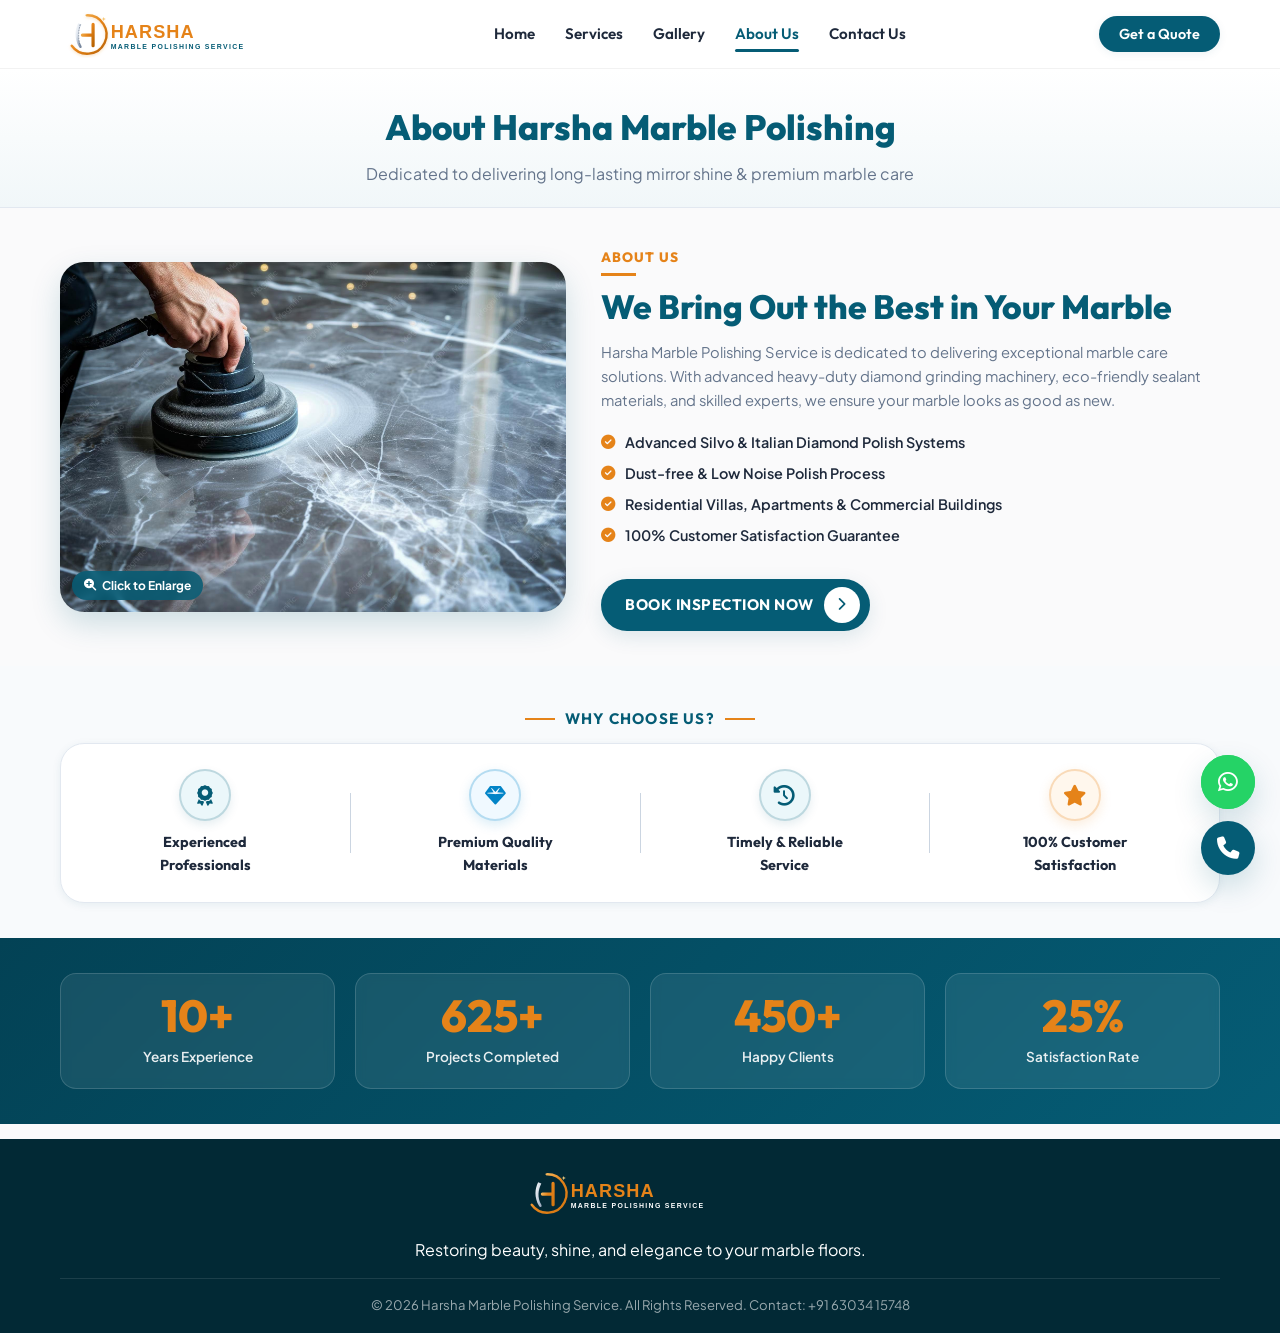
==== commit a92c6a67: "Remove custom red mouse cursor and keep default browser cursor" ====
--- a/about.html
+++ b/about.html
@@ -9,9 +9,6 @@
     <link rel="preconnect" href="https://fonts.gstatic.com" crossorigin>
     <link href="https://fonts.googleapis.com/css2?family=Outfit:wght@300;400;500;600;700;800&family=Plus+Jakarta+Sans:wght@400;500;600;700&display=swap" rel="stylesheet">
     <link rel="stylesheet" href="https://cdnjs.cloudflare.com/ajax/libs/font-awesome/6.4.0/css/all.min.css">
-    <!-- Kursor Red Dot Custom Cursor -->
-    <link rel="stylesheet" href="https://unpkg.com/kursor/dist/kursor.css">
-    <script src="https://unpkg.com/kursor"></script>
     <link rel="stylesheet" href="style.css">
 </head>
 <body>
--- a/style.css
+++ b/style.css
@@ -2261,13 +2261,3 @@
     100% { transform: scale(1.6); opacity: 0; }
 }
 
-/* --- KURSOR RED DOT CUSTOM CURSOR OVERRIDE --- */
-@media (min-width: 992px) {
-    .kursor {
-        border-color: #E2372C !important;
-    }
-    .kursor--1 {
-        background-color: #E2372C !important;
-    }
-}
-
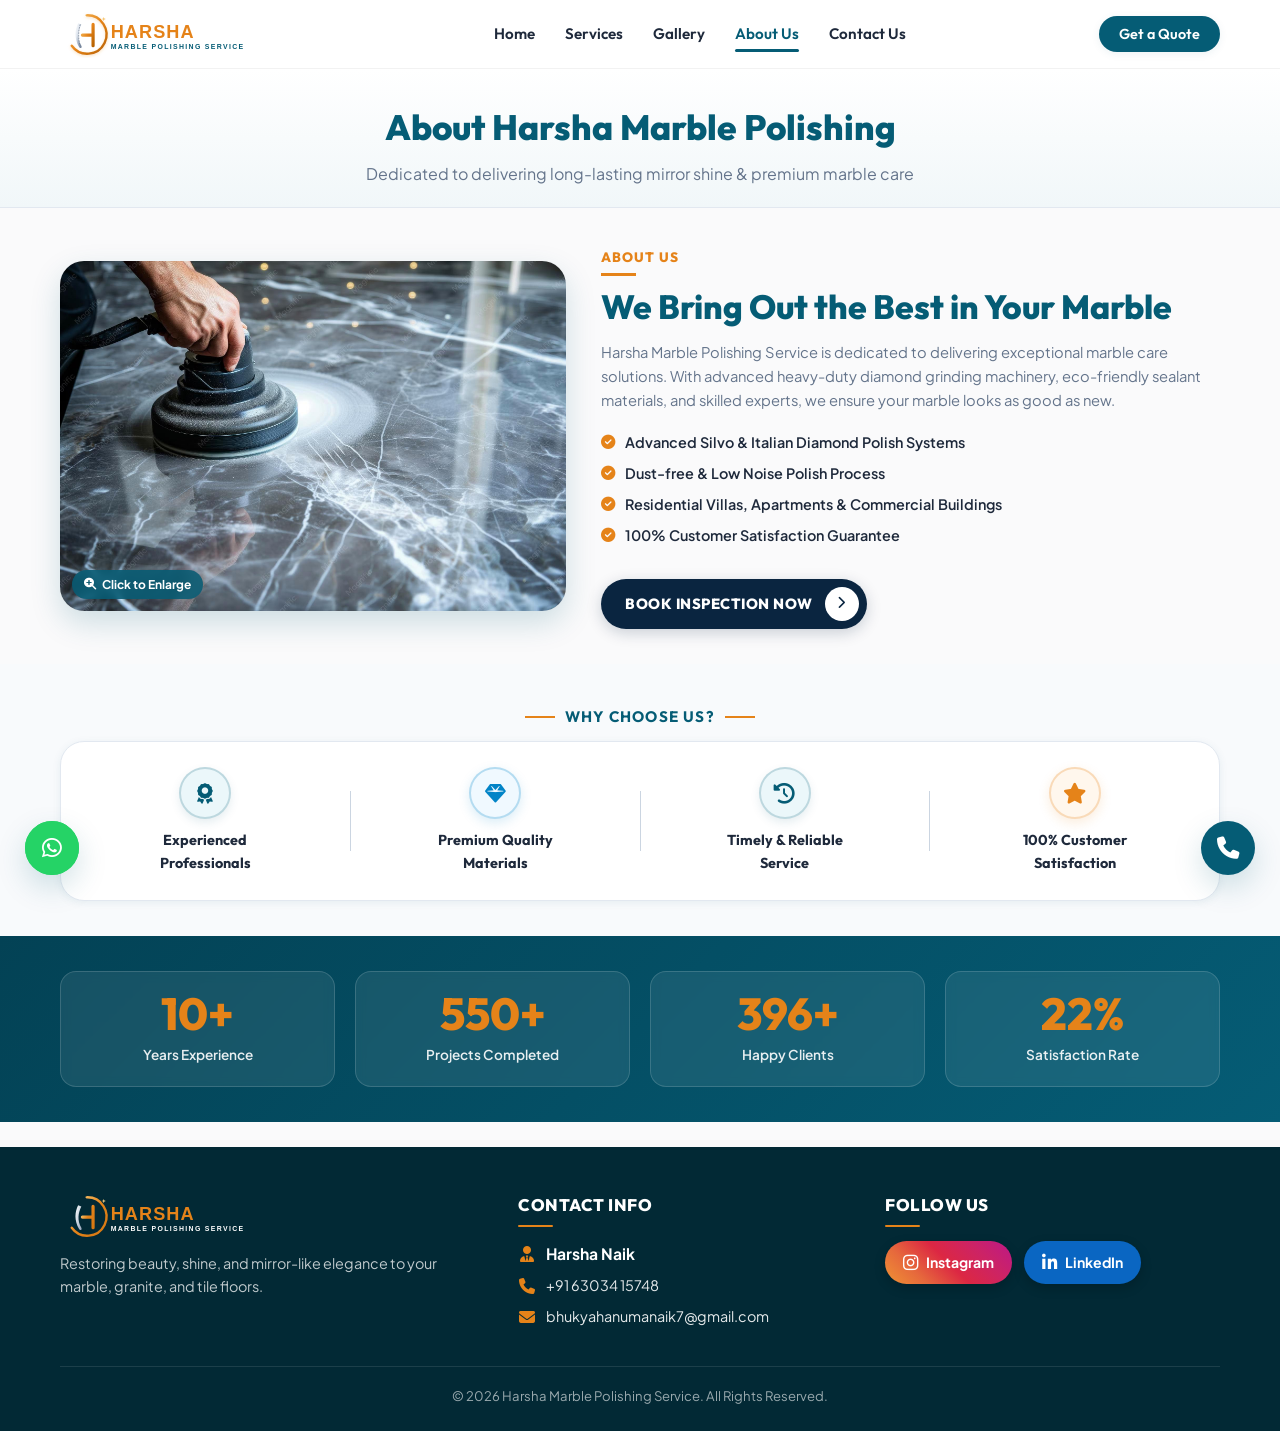
==== commit d222280c: "Add Instagram, LinkedIn profiles, and Harsha Naik owner contact details to footer across all pages w" ====
--- a/about.html
+++ b/about.html
@@ -139,11 +139,42 @@
     <!-- FOOTER -->
     <footer class="site-footer">
         <div class="container footer-container">
-            <div class="footer-brand">
-                <img src="images/brand-logo-light.svg" alt="Harsha Marble Polishing Logo" class="footer-logo-img">
-                <p>Restoring beauty, shine, and elegance to your marble floors.</p>
-            </div>
-            <div class="footer-copy"><p>&copy; 2026 Harsha Marble Polishing Service. All Rights Reserved. Contact: +91 63034 15748</p></div>
+            <div class="footer-top-grid">
+                <!-- Brand Info -->
+                <div class="footer-col footer-brand-col">
+                    <img src="images/brand-logo-light.svg" alt="Harsha Marble Polishing Logo" class="footer-logo-img">
+                    <p class="footer-tagline">Restoring beauty, shine, and mirror-like elegance to your marble, granite, and tile floors.</p>
+                </div>
+                
+                <!-- Contact & Owner Info -->
+                <div class="footer-col footer-contact-col">
+                    <h4 class="footer-heading">Contact Info</h4>
+                    <div class="footer-contact-info">
+                        <p class="owner-name"><i class="fa-solid fa-user-tie"></i> Harsha Naik</p>
+                        <p><i class="fa-solid fa-phone"></i> <a href="tel:6303415748">+91 63034 15748</a></p>
+                        <p><i class="fa-solid fa-envelope"></i> <a href="mailto:bhukyahanumanaik7@gmail.com">bhukyahanumanaik7@gmail.com</a></p>
+                    </div>
+                </div>
+
+                <!-- Connect / Social Media Links -->
+                <div class="footer-col footer-social-col">
+                    <h4 class="footer-heading">Follow Us</h4>
+                    <div class="footer-social-links">
+                        <a href="https://www.instagram.com/harsha.630341?igsh=aHF6eXB2ejZsdzZ6" target="_blank" rel="noopener noreferrer" class="social-icon-btn instagram-btn" aria-label="Instagram Profile">
+                            <i class="fa-brands fa-instagram"></i>
+                            <span>Instagram</span>
+                        </a>
+                        <a href="https://in.linkedin.com/in/bhukya-hanuma-naik-18772126b" target="_blank" rel="noopener noreferrer" class="social-icon-btn linkedin-btn" aria-label="LinkedIn Profile">
+                            <i class="fa-brands fa-linkedin-in"></i>
+                            <span>LinkedIn</span>
+                        </a>
+                    </div>
+                </div>
+            </div>
+
+            <div class="footer-copy">
+                <p>&copy; 2026 Harsha Marble Polishing Service. All Rights Reserved.</p>
+            </div>
         </div>
     </footer>
 
--- a/style.css
+++ b/style.css
@@ -409,34 +409,81 @@
     color: var(--color-accent);
 }
 
-/* --- HERO SECTION --- */
-/* --- HERO SECTION WITH BRIGHT HIGH DEFINITION BACKGROUND --- */
+/* --- HERO SECTION WITH ATTRACTIVE BACKGROUND VIDEO & DIRECT MIX TEXT VISIBILITY --- */
 .hero-section {
     position: relative;
     padding: 35px 0 30px;
-    background: linear-gradient(135deg, rgba(5, 38, 48, 0.72) 0%, rgba(8, 65, 82, 0.52) 50%, rgba(3, 24, 32, 0.75) 100%), url('images/hero-bg-polishing.png') center/cover no-repeat;
+    background: #0f172a url('images/hero-bg-polishing.png?v=2') center center / cover no-repeat;
     overflow: hidden;
-    color: #FFFFFF;
+    color: #0F172A;
+    min-height: 520px;
+    display: flex;
+    align-items: center;
+}
+
+.hero-section::before {
+    display: none;
+}
+
+/* Background Video Styling - 100% Full Video Clarity */
+.hero-video-container {
+    position: absolute;
+    top: 0;
+    left: 0;
+    width: 100%;
+    height: 100%;
+    z-index: 1;
+    overflow: hidden;
+    pointer-events: none;
+}
+
+.hero-bg-video {
+    position: absolute;
+    top: 50%;
+    left: 50%;
+    width: 100%;
+    height: 100%;
+    min-width: 100%;
+    min-height: 100%;
+    object-fit: cover;
+    transform: translate(-50%, -50%);
+    opacity: 1;
+}
+
+/* Zero Shadow/Haze Video Overlay - 100% Raw Video Clarity */
+.hero-video-overlay {
+    display: none;
 }
 
 .hero-container {
+    position: relative;
+    z-index: 3;
     display: grid;
     grid-template-columns: 1fr;
     gap: 25px;
     align-items: center;
 }
 
+@media (max-width: 768px) {
+    .hero-section {
+        padding: 25px 0 20px;
+    }
+    .hero-video-overlay {
+        display: none;
+    }
+}
+
 @media (min-width: 992px) {
     .hero-section {
-        padding: 55px 0 45px;
+        padding: 50px 0 45px;
     }
     .hero-container {
-        grid-template-columns: 1.1fr 0.9fr;
+        grid-template-columns: 1.05fr 0.95fr;
         gap: 35px;
     }
 }
 
-/* Hero text content sits directly over hero background without dark black box overlay */
+/* Clean Hero Content - No white box/patch card background, text floats directly over video */
 .hero-content {
     background: transparent;
     backdrop-filter: none;
@@ -449,93 +496,160 @@
 
 @media (max-width: 576px) {
     .hero-content {
-        padding: 0;
+        padding: 0 4px;
         border-radius: 0;
     }
 }
 
 .hero-title {
     font-family: var(--font-heading);
-    font-size: 2.2rem;
-    font-weight: 800;
-    color: #FFFFFF;
+    font-size: 2.1rem;
+    font-weight: 900;
+    color: #0A2540;
     line-height: 1.15;
-    margin-bottom: 12px;
-    text-shadow: 0 3px 12px rgba(0, 0, 0, 0.85), 0 1px 3px rgba(0, 0, 0, 0.9);
+    margin-bottom: 10px;
+    letter-spacing: -0.5px;
+    text-shadow: 0 2px 14px rgba(255, 255, 255, 0.95), 0 1px 4px rgba(255, 255, 255, 0.9);
+}
+
+.hero-title-navy {
+    color: #0A2540; /* Dark Navy Blue */
+    text-shadow: 0 2px 14px rgba(255, 255, 255, 0.95), 0 1px 4px rgba(255, 255, 255, 0.9);
 }
 
 @media (max-width: 576px) {
     .hero-title {
-        font-size: 1.75rem;
+        font-size: 1.85rem;
     }
 }
 
 @media (max-width: 380px) {
     .hero-title {
-        font-size: 1.55rem;
+        font-size: 1.65rem;
     }
 }
 
 @media (min-width: 768px) {
     .hero-title {
-        font-size: 3.5rem;
+        font-size: 3.4rem;
     }
 }
 
 .text-highlight {
-    color: var(--color-accent);
+    color: #E58319; /* Vibrant Orange */
     display: inline-block;
-    text-shadow: 0 2px 10px rgba(230, 126, 34, 0.7);
-}
-
-.title-underline {
-    width: 65px;
-    height: 4px;
-    background: var(--color-accent);
+    text-shadow: 0 2px 14px rgba(255, 255, 255, 0.95), 0 1px 4px rgba(255, 255, 255, 0.9);
+}
+
+/* Green Subtitle & Underline Line */
+.hero-subtitle-wrapper {
+    margin-bottom: 16px;
+}
+
+.hero-subtitle-green {
+    font-family: var(--font-heading);
+    font-size: 1.1rem;
+    font-weight: 800;
+    color: #386B24; /* Rich Green */
+    display: block;
+    margin-bottom: 6px;
+    letter-spacing: 0.2px;
+    text-shadow: 0 2px 10px rgba(255, 255, 255, 0.95);
+}
+
+.subtitle-line-green {
+    width: 100%;
+    max-width: 280px;
+    height: 3px;
+    background: linear-gradient(90deg, #487B34 0%, #E58319 100%);
     border-radius: 2px;
-    margin-top: 8px;
-    box-shadow: 0 0 10px rgba(230, 126, 34, 0.6);
 }
 
 .hero-description {
-    font-size: 1rem;
-    color: #FFFFFF;
+    font-size: 1.02rem;
+    color: #0F172A;
     max-width: 520px;
     margin-bottom: 20px;
     line-height: 1.6;
-    text-shadow: 0 2px 8px rgba(0, 0, 0, 0.85), 0 1px 3px rgba(0, 0, 0, 0.9);
-    font-weight: 500;
-}
-
+    font-weight: 800; /* Thick Bold Font */
+    text-shadow: 0 2px 10px rgba(255, 255, 255, 0.95), 0 1px 3px rgba(255, 255, 255, 0.9);
+}
+
+/* Green Circular Badges Feature List */
 .hero-features-list {
     display: flex;
     flex-direction: column;
-    gap: 10px;
-    margin-bottom: 15px;
+    gap: 12px;
+    margin-bottom: 22px;
 }
 
 .hero-feature-item {
     display: inline-flex;
     align-items: center;
-    gap: 10px;
-    font-weight: 600;
-    font-size: 0.9rem;
-    color: #FFFFFF;
-    background: rgba(5, 92, 117, 0.35);
-    backdrop-filter: blur(8px);
-    -webkit-backdrop-filter: blur(8px);
-    padding: 8px 16px;
-    border-radius: 30px;
-    border: 1px solid rgba(255, 255, 255, 0.3);
-    box-shadow: 0 4px 12px rgba(0, 0, 0, 0.2);
-    text-shadow: 0 1px 4px rgba(0, 0, 0, 0.8);
+    gap: 12px;
+    font-weight: 800;
+    font-size: 0.95rem;
+    color: #0F172A;
+    background: transparent;
+    padding: 2px 0;
+    border-radius: 0;
+    border: none;
+    box-shadow: none;
     width: fit-content;
     max-width: 100%;
-}
-
-.hero-feature-item i {
-    color: var(--color-accent);
-    font-size: 1.05rem;
+    text-shadow: 0 2px 10px rgba(255, 255, 255, 0.95), 0 1px 3px rgba(255, 255, 255, 0.9);
+}
+
+.green-icon-badge {
+    width: 34px;
+    height: 34px;
+    min-width: 34px;
+    background: #487B34; /* Green circle icon badge */
+    color: #FFFFFF;
+    border-radius: 50%;
+    display: flex;
+    align-items: center;
+    justify-content: center;
+    font-size: 0.85rem;
+    box-shadow: 0 2px 6px rgba(72, 123, 52, 0.25);
+}
+
+.feature-text {
+    color: #0F172A;
+    font-weight: 700;
+    font-size: 0.95rem;
+}
+
+.btn-hero-quote {
+    background: #0A2540; /* Dark Navy Blue */
+    color: #FFFFFF;
+    padding: 8px 8px 8px 24px;
+    font-size: 0.92rem;
+    font-weight: 800;
+    border-radius: 30px;
+    box-shadow: 0 4px 15px rgba(10, 37, 64, 0.2);
+    letter-spacing: 0.5px;
+    display: inline-flex;
+    align-items: center;
+    gap: 12px;
+}
+
+.btn-hero-quote:hover {
+    background: #051627;
+    transform: translateY(-2px);
+    box-shadow: 0 6px 20px rgba(10, 37, 64, 0.3);
+}
+
+.btn-hero-quote .arrow-circle {
+    width: 34px;
+    height: 34px;
+    background: #FFFFFF;
+    color: #0A2540;
+    border-radius: 50%;
+    display: flex;
+    align-items: center;
+    justify-content: center;
+    font-size: 0.8rem;
 }
 
 /* --- HERO SLIDER CAROUSEL SYSTEM --- */
@@ -594,7 +708,7 @@
 .hero-slide-overlay {
     position: absolute;
     inset: 0;
-    background: linear-gradient(180deg, rgba(0,0,0,0) 45%, rgba(4, 22, 30, 0.82) 100%);
+    background: transparent;
     display: flex;
     flex-direction: column;
     justify-content: flex-end;
@@ -792,16 +906,7 @@
 }
 
 .shine-sweep-overlay {
-    position: absolute;
-    top: 0;
-    left: -100%;
-    width: 60%;
-    height: 100%;
-    background: linear-gradient(90deg, transparent, rgba(255,255,255,0.4), transparent);
-    transform: skewX(-25deg);
-    animation: shineSweep 4s ease-in-out infinite;
-    z-index: 2;
-    pointer-events: none;
+    display: none;
 }
 
 @keyframes shineSweep {
@@ -1329,12 +1434,32 @@
     }
 }
 
+.gallery-main-title {
+    font-family: var(--font-heading);
+    font-size: 1.45rem;
+    font-weight: 700;
+    color: #334155;
+    margin-bottom: 8px;
+    line-height: 1.3;
+}
+
 .gallery-subtitle {
-    font-size: 0.9rem;
-    color: var(--color-text-muted);
-    margin-bottom: 20px;
-}
-
+    font-size: 1rem;
+    color: #64748B;
+    margin-bottom: 22px;
+    line-height: 1.5;
+}
+
+@media (min-width: 768px) {
+    .gallery-main-title {
+        font-size: 2.1rem;
+    }
+    .gallery-subtitle {
+        font-size: 1.15rem;
+    }
+}
+
+/* --- GALLERY GRID & REFERENCE CARD STYLING --- */
 .gallery-grid {
     display: grid;
     grid-template-columns: repeat(1, 1fr);
@@ -1344,53 +1469,461 @@
 @media (min-width: 576px) {
     .gallery-grid {
         grid-template-columns: repeat(2, 1fr);
+        gap: 20px;
     }
 }
 
 @media (min-width: 992px) {
     .gallery-grid {
         grid-template-columns: repeat(3, 1fr);
-        gap: 20px;
-    }
-}
-
-.gallery-item {
-    background: var(--color-white);
-    border-radius: var(--radius-md);
-    padding: 8px;
-    box-shadow: var(--shadow-sm);
-    border: 1px solid #E2E8F0;
+        gap: 24px;
+    }
+}
+
+/* Tall Spacious Reference Card Box */
+.gallery-card-box {
+    position: relative;
+    width: 100%;
+    aspect-ratio: 3 / 4;
+    min-height: 380px;
+    border-radius: 16px;
+    overflow: hidden;
+    background: #0B132B;
     cursor: pointer;
-    transition: var(--transition-normal);
+    box-shadow: 0 10px 30px rgba(15, 23, 42, 0.15);
+    border: 1px solid rgba(255, 255, 255, 0.12);
+    transition: transform 0.35s cubic-bezier(0.165, 0.84, 0.44, 1), box-shadow 0.35s cubic-bezier(0.165, 0.84, 0.44, 1);
+    display: flex;
+    flex-direction: column;
+    justify-content: flex-end;
+    opacity: 1 !important;
+    transform: none !important;
+    visibility: visible !important;
+}
+
+.gallery-card-box:hover {
+    transform: translateY(-8px) !important;
+    box-shadow: 0 20px 45px rgba(15, 23, 42, 0.35);
+    border-color: rgba(229, 131, 25, 0.5);
+}
+
+.gallery-card-bg {
+    position: absolute;
+    top: 0;
+    left: 0;
+    width: 100%;
     height: 100%;
-}
-
-.gallery-item:hover {
-    transform: translateY(-5px);
-    box-shadow: var(--shadow-md);
-    border-color: var(--color-accent);
-}
-
-.gallery-img-wrapper {
-    position: relative;
-    width: 100%;
-    height: 220px;
-    border-radius: var(--radius-sm);
-    overflow: hidden;
-    background: #F1F5F9;
-}
-
-@media (min-width: 768px) {
-    .gallery-img-wrapper {
-        height: 250px;
-    }
-}
-
-.gallery-img-wrapper img {
+    z-index: 1;
+}
+
+.gallery-card-bg img {
     width: 100%;
     height: 100%;
     object-fit: cover;
-    transition: transform 0.5s ease;
+    transition: transform 0.6s cubic-bezier(0.165, 0.84, 0.44, 1);
+}
+
+.gallery-card-box:hover .gallery-card-bg img {
+    transform: scale(1.08);
+}
+
+/* Dark Gradient Scrim Overlay for Crystal Clear Text Visibility */
+.gallery-card-scrim {
+    position: absolute;
+    top: 0;
+    left: 0;
+    width: 100%;
+    height: 100%;
+    background: linear-gradient(
+        to top, 
+        rgba(8, 14, 30, 0.96) 0%, 
+        rgba(8, 14, 30, 0.82) 40%, 
+        rgba(8, 14, 30, 0.35) 70%, 
+        transparent 100%
+    );
+    z-index: 2;
+    transition: background 0.35s ease;
+}
+
+.gallery-card-box:hover .gallery-card-scrim {
+    background: linear-gradient(
+        to top, 
+        rgba(8, 14, 30, 0.98) 0%, 
+        rgba(8, 14, 30, 0.88) 45%, 
+        rgba(8, 14, 30, 0.45) 75%, 
+        transparent 100%
+    );
+}
+
+/* Card Bottom Content Container */
+.gallery-card-content {
+    position: relative;
+    z-index: 3;
+    padding: 22px 20px 20px;
+    display: flex;
+    flex-direction: column;
+    gap: 6px;
+    text-align: left;
+}
+
+/* Category Tag & Accent Line */
+.gallery-card-tag-wrapper {
+    display: inline-flex;
+    align-items: center;
+    gap: 8px;
+    margin-bottom: 2px;
+}
+
+.gallery-card-tag {
+    font-family: var(--font-heading);
+    font-size: 0.82rem;
+    font-weight: 600;
+    color: #CBD5E1;
+    letter-spacing: 0.2px;
+}
+
+.tag-accent-line {
+    width: 26px;
+    height: 3px;
+    background: linear-gradient(90deg, #E58319, #2563EB);
+    border-radius: 2px;
+}
+
+/* Bold Main Title */
+.gallery-card-title {
+    font-family: var(--font-heading);
+    font-size: 1.25rem;
+    font-weight: 800;
+    color: #FFFFFF;
+    line-height: 1.25;
+    margin: 0;
+    text-shadow: 0 2px 8px rgba(0, 0, 0, 0.5);
+}
+
+/* Sub-heading / Description Snippet */
+.gallery-card-desc {
+    font-size: 0.88rem;
+    color: #94A3B8;
+    line-height: 1.4;
+    margin: 2px 0 10px;
+    display: -webkit-box;
+    -webkit-line-clamp: 2;
+    -webkit-box-orient: vertical;
+    overflow: hidden;
+    text-overflow: ellipsis;
+}
+
+/* Blue "+ Read More" Pill Button */
+.gallery-card-action {
+    margin-top: 4px;
+}
+
+.btn-read-more-pill {
+    display: inline-flex;
+    align-items: center;
+    gap: 6px;
+    background: #1D4ED8;
+    color: #FFFFFF;
+    font-family: var(--font-heading);
+    font-size: 0.82rem;
+    font-weight: 700;
+    padding: 8px 18px;
+    border-radius: 30px;
+    border: none;
+    cursor: pointer;
+    box-shadow: 0 4px 14px rgba(29, 78, 216, 0.4);
+    transition: all 0.25s ease;
+}
+
+.btn-read-more-pill:hover {
+    background: #2563EB;
+    transform: translateY(-2px);
+    box-shadow: 0 6px 18px rgba(37, 99, 235, 0.55);
+}
+
+.btn-read-more-pill i {
+    font-size: 0.75rem;
+}
+
+@media (max-width: 576px) {
+    .gallery-card-box {
+        aspect-ratio: 3 / 4.2;
+        min-height: 350px;
+        border-radius: 14px;
+    }
+    .gallery-card-content {
+        padding: 16px 14px 14px;
+    }
+    .gallery-card-title {
+        font-size: 1.1rem;
+    }
+    .gallery-card-desc {
+        font-size: 0.82rem;
+        -webkit-line-clamp: 2;
+    }
+    .btn-read-more-pill {
+        font-size: 0.78rem;
+        padding: 7px 15px;
+    }
+}
+
+/* --- PROJECT DETAIL MODAL STYLES --- */
+.project-modal-overlay {
+    position: fixed;
+    top: 0;
+    left: 0;
+    width: 100%;
+    height: 100%;
+    background: rgba(10, 15, 30, 0.88);
+    backdrop-filter: blur(8px);
+    z-index: 99999;
+    display: flex;
+    align-items: center;
+    justify-content: center;
+    opacity: 0;
+    visibility: hidden;
+    transition: opacity 0.3s ease, visibility 0.3s ease;
+    padding: 20px;
+}
+
+.project-modal-overlay.open {
+    opacity: 1;
+    visibility: visible;
+}
+
+.project-modal-card {
+    position: relative;
+    width: 100%;
+    max-width: 860px;
+    background: #FFFFFF;
+    border-radius: 20px;
+    overflow: hidden;
+    box-shadow: 0 25px 60px rgba(0, 0, 0, 0.35);
+    max-height: 90vh;
+    overflow-y: auto;
+    animation: modalPopIn 0.35s cubic-bezier(0.165, 0.84, 0.44, 1);
+}
+
+@keyframes modalPopIn {
+    from {
+        opacity: 0;
+        transform: scale(0.92) translateY(20px);
+    }
+    to {
+        opacity: 1;
+        transform: scale(1) translateY(0);
+    }
+}
+
+.project-modal-close {
+    position: absolute;
+    top: 14px;
+    right: 18px;
+    background: rgba(15, 23, 42, 0.6);
+    color: #FFFFFF;
+    border: none;
+    font-size: 1.6rem;
+    width: 38px;
+    height: 38px;
+    border-radius: 50%;
+    cursor: pointer;
+    z-index: 10;
+    display: flex;
+    align-items: center;
+    justify-content: center;
+    transition: background 0.2s ease;
+}
+
+.project-modal-close:hover {
+    background: rgba(15, 23, 42, 0.9);
+}
+
+.project-modal-grid {
+    display: grid;
+    grid-template-columns: 1fr;
+}
+
+@media (min-width: 768px) {
+    .project-modal-grid {
+        grid-template-columns: 1.1fr 1.2fr;
+    }
+}
+
+.project-modal-img-col {
+    position: relative;
+    width: 100%;
+    min-height: 280px;
+    max-height: 420px;
+    background: #0F172A;
+}
+
+.project-modal-img-col img {
+    width: 100%;
+    height: 100%;
+    object-fit: cover;
+}
+
+.project-modal-img-badge {
+    position: absolute;
+    bottom: 14px;
+    left: 14px;
+    background: rgba(29, 78, 216, 0.9);
+    color: #FFFFFF;
+    font-family: var(--font-heading);
+    font-size: 0.78rem;
+    font-weight: 700;
+    padding: 6px 14px;
+    border-radius: 20px;
+    backdrop-filter: blur(4px);
+}
+
+.project-modal-info-col {
+    padding: 28px 24px;
+    display: flex;
+    flex-direction: column;
+    justify-content: center;
+    gap: 12px;
+    text-align: left;
+}
+
+.detail-subtitle-tag {
+    font-family: var(--font-heading);
+    font-size: 0.8rem;
+    font-weight: 700;
+    color: #2563EB;
+    text-transform: uppercase;
+    letter-spacing: 0.5px;
+}
+
+.detail-title {
+    font-family: var(--font-heading);
+    font-size: 1.6rem;
+    font-weight: 800;
+    color: #0F172A;
+    line-height: 1.25;
+    margin: 0;
+}
+
+.detail-desc {
+    font-size: 0.94rem;
+    color: #475569;
+    line-height: 1.6;
+    margin: 0;
+}
+
+.detail-features-box {
+    background: #F8FAFC;
+    border: 1px solid #E2E8F0;
+    border-radius: 12px;
+    padding: 14px 16px;
+    margin-top: 4px;
+}
+
+.detail-features-box h4 {
+    font-family: var(--font-heading);
+    font-size: 0.88rem;
+    font-weight: 700;
+    color: #1E293B;
+    margin: 0 0 8px;
+    display: flex;
+    align-items: center;
+    gap: 6px;
+}
+
+.accent-star {
+    color: #E58319;
+}
+
+.detail-features-list {
+    list-style: none;
+    padding: 0;
+    margin: 0;
+    display: flex;
+    flex-direction: column;
+    gap: 6px;
+}
+
+.detail-features-list li {
+    font-size: 0.85rem;
+    color: #334155;
+    display: flex;
+    align-items: center;
+    gap: 8px;
+    font-weight: 600;
+}
+
+.detail-features-list li i {
+    color: #16A34A;
+    font-size: 0.8rem;
+}
+
+.detail-actions {
+    display: flex;
+    flex-direction: column;
+    gap: 10px;
+    margin-top: 10px;
+}
+
+@media (min-width: 576px) {
+    .detail-actions {
+        flex-direction: row;
+    }
+}
+
+.btn-quote-modal-action {
+    background: #25D366;
+    color: #FFFFFF;
+    font-family: var(--font-heading);
+    font-weight: 700;
+    font-size: 0.88rem;
+    padding: 12px 20px;
+    border-radius: 30px;
+    border: none;
+    cursor: pointer;
+    display: inline-flex;
+    align-items: center;
+    justify-content: center;
+    gap: 8px;
+    box-shadow: 0 4px 14px rgba(37, 211, 102, 0.35);
+    transition: all 0.25s ease;
+    flex: 1;
+}
+
+.btn-quote-modal-action:hover {
+    background: #1DA851;
+    transform: translateY(-2px);
+    box-shadow: 0 6px 18px rgba(37, 211, 102, 0.45);
+}
+
+.btn-call-modal-action {
+    background: #0F172A;
+    color: #FFFFFF;
+    font-family: var(--font-heading);
+    font-weight: 700;
+    font-size: 0.88rem;
+    padding: 12px 20px;
+    border-radius: 30px;
+    border: none;
+    cursor: pointer;
+    display: inline-flex;
+    align-items: center;
+    justify-content: center;
+    gap: 8px;
+    text-decoration: none;
+    transition: all 0.25s ease;
+    flex: 1;
+}
+
+.btn-call-modal-action:hover {
+    background: #1E293B;
+    transform: translateY(-2px);
+}
+
+.gallery-img-wrapper img {
+    width: 100%;
+    height: 100%;
+    object-fit: cover;
+    transition: transform 0.4s ease;
 }
 
 .gallery-item:hover .gallery-img-wrapper img {
@@ -1657,28 +2190,178 @@
     box-shadow: 0 0 0 4px rgba(5, 92, 117, 0.1);
 }
 
-/* --- FOOTER --- */
+/* --- FOOTER & SOCIAL LINKS --- */
 .site-footer {
     background: #022935;
     color: var(--color-white);
-    padding: 30px 0 18px;
+    padding: 45px 0 25px;
+    margin-top: 25px;
+}
+
+@media (max-width: 991px) {
+    .site-footer {
+        padding-bottom: 95px;
+    }
+}
+
+.footer-top-grid {
+    display: grid;
+    grid-template-columns: 1fr;
+    gap: 28px;
+    margin-bottom: 30px;
     text-align: center;
-    margin-top: 15px;
-}
-
-.footer-brand {
-    display: flex;
-    flex-direction: column;
+}
+
+@media (min-width: 768px) {
+    .footer-top-grid {
+        grid-template-columns: 1.4fr 1.1fr 1.1fr;
+        text-align: left;
+        gap: 32px;
+        align-items: start;
+    }
+}
+
+.footer-logo-img {
+    height: 48px;
+    width: auto;
+    margin-bottom: 12px;
+}
+
+@media (max-width: 767px) {
+    .footer-logo-img {
+        margin: 0 auto 12px;
+    }
+}
+
+.footer-tagline {
+    font-size: 0.9rem;
+    color: rgba(255, 255, 255, 0.75);
+    line-height: 1.55;
+    max-width: 380px;
+}
+
+@media (max-width: 767px) {
+    .footer-tagline {
+        margin: 0 auto;
+    }
+}
+
+.footer-heading {
+    font-family: var(--font-heading);
+    font-size: 1.05rem;
+    font-weight: 800;
+    color: #FFFFFF;
+    margin-bottom: 14px;
+    text-transform: uppercase;
+    letter-spacing: 0.5px;
+    position: relative;
+    display: inline-block;
+}
+
+.footer-heading::after {
+    content: '';
+    display: block;
+    width: 35px;
+    height: 2px;
+    background: var(--color-accent);
+    margin-top: 6px;
+    border-radius: 2px;
+}
+
+@media (max-width: 767px) {
+    .footer-heading::after {
+        margin: 6px auto 0;
+    }
+}
+
+.footer-contact-info p {
+    font-size: 0.9rem;
+    color: rgba(255, 255, 255, 0.85);
+    margin-bottom: 8px;
+    display: flex;
+    align-items: center;
+    gap: 10px;
+}
+
+@media (max-width: 767px) {
+    .footer-contact-info p {
+        justify-content: center;
+    }
+}
+
+.footer-contact-info a {
+    color: rgba(255, 255, 255, 0.9);
+    transition: var(--transition-fast);
+}
+
+.footer-contact-info a:hover {
+    color: var(--color-accent);
+    text-decoration: underline;
+}
+
+.footer-contact-info i {
+    color: var(--color-accent);
+    font-size: 1rem;
+    width: 18px;
+    text-align: center;
+}
+
+.owner-name {
+    font-weight: 700;
+    font-size: 0.98rem !important;
+    color: #FFFFFF !important;
+}
+
+.footer-social-links {
+    display: flex;
+    gap: 12px;
+    flex-wrap: wrap;
+}
+
+@media (max-width: 767px) {
+    .footer-social-links {
+        justify-content: center;
+    }
+}
+
+.social-icon-btn {
+    display: inline-flex;
     align-items: center;
     gap: 8px;
-    margin-bottom: 15px;
+    padding: 10px 18px;
+    border-radius: var(--radius-full);
+    font-size: 0.88rem;
+    font-weight: 700;
+    color: #FFFFFF;
+    text-decoration: none;
+    transition: all 0.3s cubic-bezier(0.175, 0.885, 0.32, 1.275);
+    box-shadow: 0 4px 12px rgba(0, 0, 0, 0.2);
+}
+
+.instagram-btn {
+    background: linear-gradient(45deg, #f09433 0%, #e6683c 25%, #dc2743 50%, #cc2366 75%, #bc1888 100%);
+}
+
+.linkedin-btn {
+    background: #0A66C2;
+}
+
+.social-icon-btn i {
+    font-size: 1.1rem;
+}
+
+.social-icon-btn:hover {
+    transform: translateY(-3px) scale(1.05);
+    box-shadow: 0 6px 18px rgba(0, 0, 0, 0.35);
+    color: #FFFFFF;
 }
 
 .footer-copy {
     font-size: 0.82rem;
     color: rgba(255, 255, 255, 0.6);
     border-top: 1px solid rgba(255, 255, 255, 0.1);
-    padding-top: 15px;
+    padding-top: 18px;
+    text-align: center;
 }
 
 /* --- STICKY MOBILE BOTTOM NAVIGATION BAR --- */
@@ -1720,7 +2403,7 @@
 }
 
 .bottom-nav-item.active {
-    color: var(--color-primary);
+    color: #487B34;
 }
 
 .call-action-circle {
@@ -1729,17 +2412,17 @@
 }
 
 .orange-phone-bubble {
-    width: 50px;
-    height: 50px;
-    background: var(--color-accent);
+    width: 52px;
+    height: 52px;
+    background: #487B34;
     color: var(--color-white);
     border-radius: 50%;
     display: flex;
     align-items: center;
     justify-content: center;
-    box-shadow: var(--shadow-gold);
+    box-shadow: 0 6px 18px rgba(72, 123, 52, 0.4);
     border: 3px solid var(--color-white);
-    font-size: 1.3rem;
+    font-size: 1.35rem;
 }
 
 /* --- MODAL POPUP: QUOTE FORM --- */
@@ -2194,26 +2877,48 @@
     color: #FFFFFF;
 }
 
+.video-content-box .hero-description {
+    max-width: 680px;
+    margin-left: auto;
+    margin-right: auto;
+    color: rgba(241, 245, 249, 0.92);
+    font-weight: 500;
+    text-shadow: 0 1px 4px rgba(0, 0, 0, 0.4);
+    font-size: 1.08rem;
+    line-height: 1.65;
+}
+
 @media (max-width: 768px) {
     .video-content-box h2 {
         font-size: 1.6rem;
     }
-}
-
-/* --- FLOATING WHATSAPP & CALL PULSE BUTTONS --- */
+    .video-content-box .hero-description {
+        font-size: 0.95rem;
+    }
+}
+
+/* --- FLOATING WHATSAPP (LEFT) & CALL (RIGHT) PULSE BUTTONS --- */
 .floating-actions-container {
     position: fixed;
-    bottom: 80px;
-    right: 20px;
+    bottom: 88px;
+    left: 16px;
+    right: 16px;
     z-index: 2500;
     display: flex;
-    flex-direction: column;
-    gap: 12px;
+    flex-direction: row;
+    justify-content: space-between;
+    align-items: center;
+    pointer-events: none;
+}
+
+.floating-actions-container .floating-btn {
+    pointer-events: auto;
 }
 
 @media (min-width: 992px) {
     .floating-actions-container {
         bottom: 25px;
+        left: 25px;
         right: 25px;
     }
 }
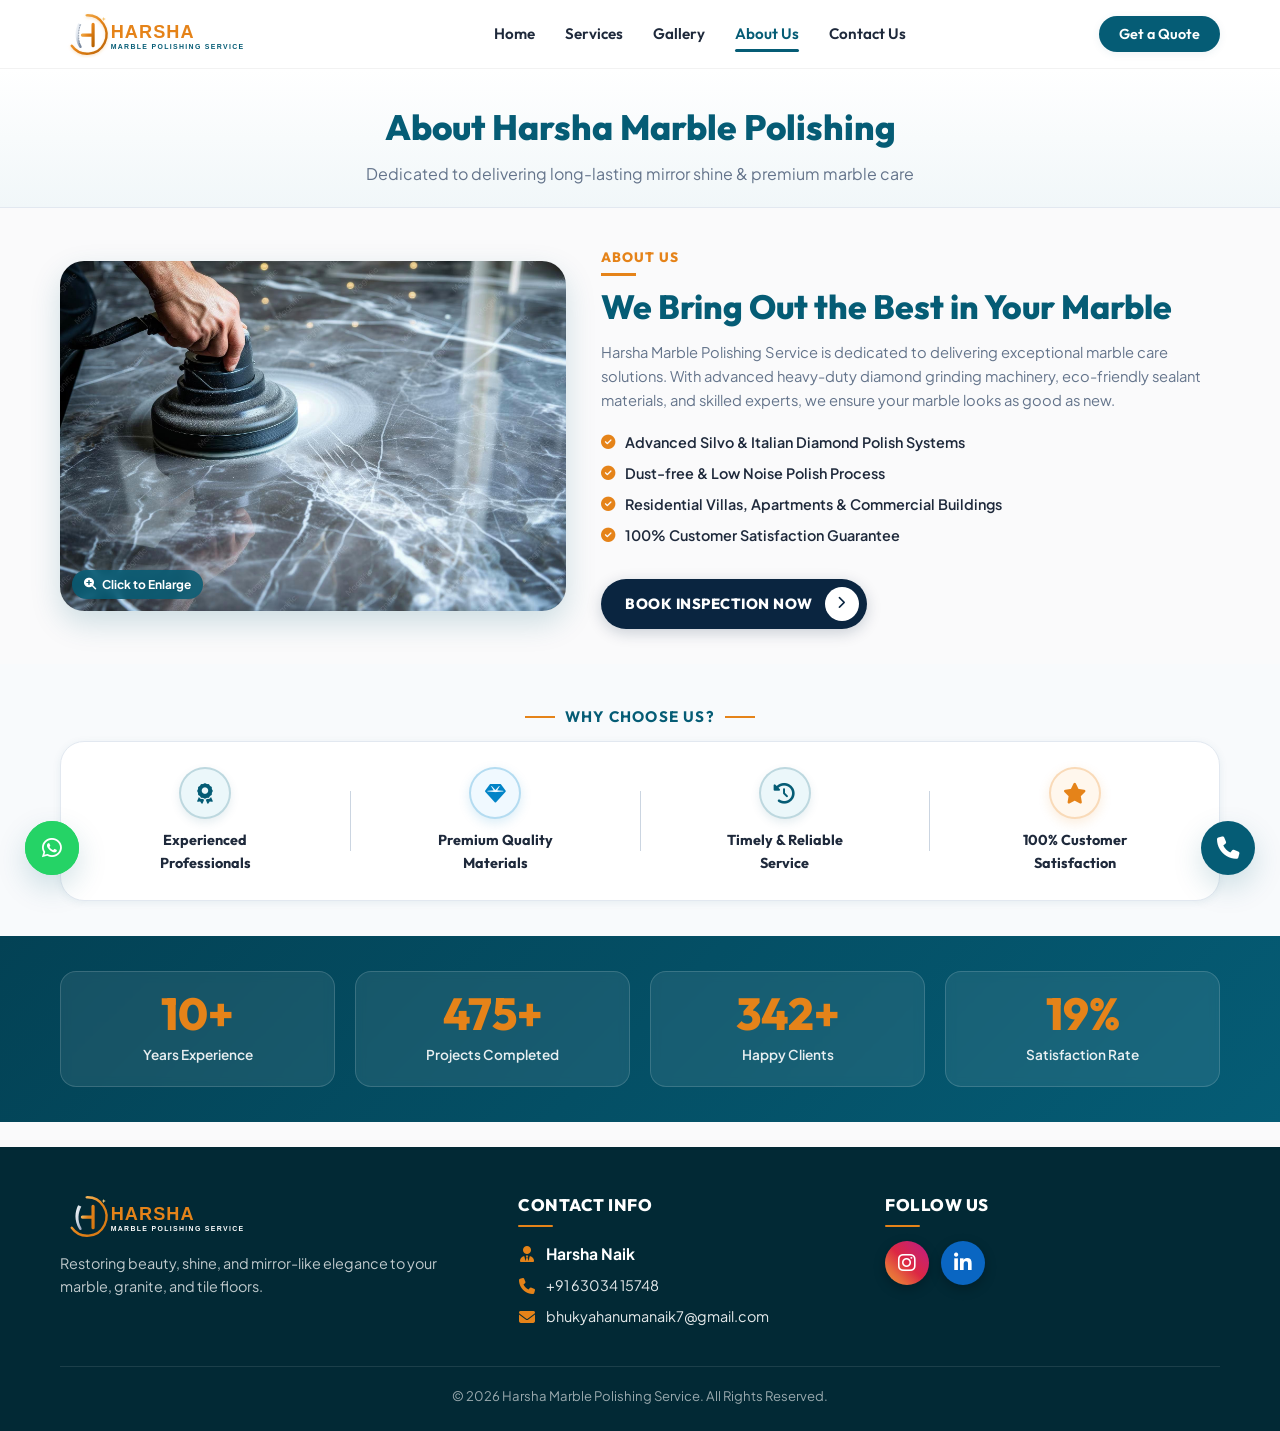
==== commit f1d4bb00: "Update footer to left-aligned on mobile view and use icon-only circular logos for Instagram and Link" ====
--- a/about.html
+++ b/about.html
@@ -162,11 +162,9 @@
                     <div class="footer-social-links">
                         <a href="https://www.instagram.com/harsha.630341?igsh=aHF6eXB2ejZsdzZ6" target="_blank" rel="noopener noreferrer" class="social-icon-btn instagram-btn" aria-label="Instagram Profile">
                             <i class="fa-brands fa-instagram"></i>
-                            <span>Instagram</span>
                         </a>
                         <a href="https://in.linkedin.com/in/bhukya-hanuma-naik-18772126b" target="_blank" rel="noopener noreferrer" class="social-icon-btn linkedin-btn" aria-label="LinkedIn Profile">
                             <i class="fa-brands fa-linkedin-in"></i>
-                            <span>LinkedIn</span>
                         </a>
                     </div>
                 </div>
--- a/style.css
+++ b/style.css
@@ -2209,7 +2209,7 @@
     grid-template-columns: 1fr;
     gap: 28px;
     margin-bottom: 30px;
-    text-align: center;
+    text-align: left;
 }
 
 @media (min-width: 768px) {
@@ -2227,23 +2227,11 @@
     margin-bottom: 12px;
 }
 
-@media (max-width: 767px) {
-    .footer-logo-img {
-        margin: 0 auto 12px;
-    }
-}
-
 .footer-tagline {
     font-size: 0.9rem;
     color: rgba(255, 255, 255, 0.75);
     line-height: 1.55;
     max-width: 380px;
-}
-
-@media (max-width: 767px) {
-    .footer-tagline {
-        margin: 0 auto;
-    }
 }
 
 .footer-heading {
@@ -2268,25 +2256,14 @@
     border-radius: 2px;
 }
 
-@media (max-width: 767px) {
-    .footer-heading::after {
-        margin: 6px auto 0;
-    }
-}
-
 .footer-contact-info p {
     font-size: 0.9rem;
     color: rgba(255, 255, 255, 0.85);
     margin-bottom: 8px;
     display: flex;
     align-items: center;
+    justify-content: flex-start;
     gap: 10px;
-}
-
-@media (max-width: 767px) {
-    .footer-contact-info p {
-        justify-content: center;
-    }
 }
 
 .footer-contact-info a {
@@ -2312,30 +2289,24 @@
     color: #FFFFFF !important;
 }
 
+/* Icon-Only Circular Social Buttons */
 .footer-social-links {
     display: flex;
     gap: 12px;
-    flex-wrap: wrap;
-}
-
-@media (max-width: 767px) {
-    .footer-social-links {
-        justify-content: center;
-    }
+    justify-content: flex-start;
 }
 
 .social-icon-btn {
+    width: 44px;
+    height: 44px;
+    border-radius: 50%;
     display: inline-flex;
     align-items: center;
-    gap: 8px;
-    padding: 10px 18px;
-    border-radius: var(--radius-full);
-    font-size: 0.88rem;
-    font-weight: 700;
+    justify-content: center;
     color: #FFFFFF;
     text-decoration: none;
     transition: all 0.3s cubic-bezier(0.175, 0.885, 0.32, 1.275);
-    box-shadow: 0 4px 12px rgba(0, 0, 0, 0.2);
+    box-shadow: 0 4px 12px rgba(0, 0, 0, 0.25);
 }
 
 .instagram-btn {
@@ -2347,12 +2318,12 @@
 }
 
 .social-icon-btn i {
-    font-size: 1.1rem;
+    font-size: 1.25rem;
 }
 
 .social-icon-btn:hover {
-    transform: translateY(-3px) scale(1.05);
-    box-shadow: 0 6px 18px rgba(0, 0, 0, 0.35);
+    transform: translateY(-3px) scale(1.1);
+    box-shadow: 0 6px 18px rgba(0, 0, 0, 0.38);
     color: #FFFFFF;
 }
 
@@ -2361,7 +2332,13 @@
     color: rgba(255, 255, 255, 0.6);
     border-top: 1px solid rgba(255, 255, 255, 0.1);
     padding-top: 18px;
-    text-align: center;
+    text-align: left;
+}
+
+@media (min-width: 768px) {
+    .footer-copy {
+        text-align: center;
+    }
 }
 
 /* --- STICKY MOBILE BOTTOM NAVIGATION BAR --- */
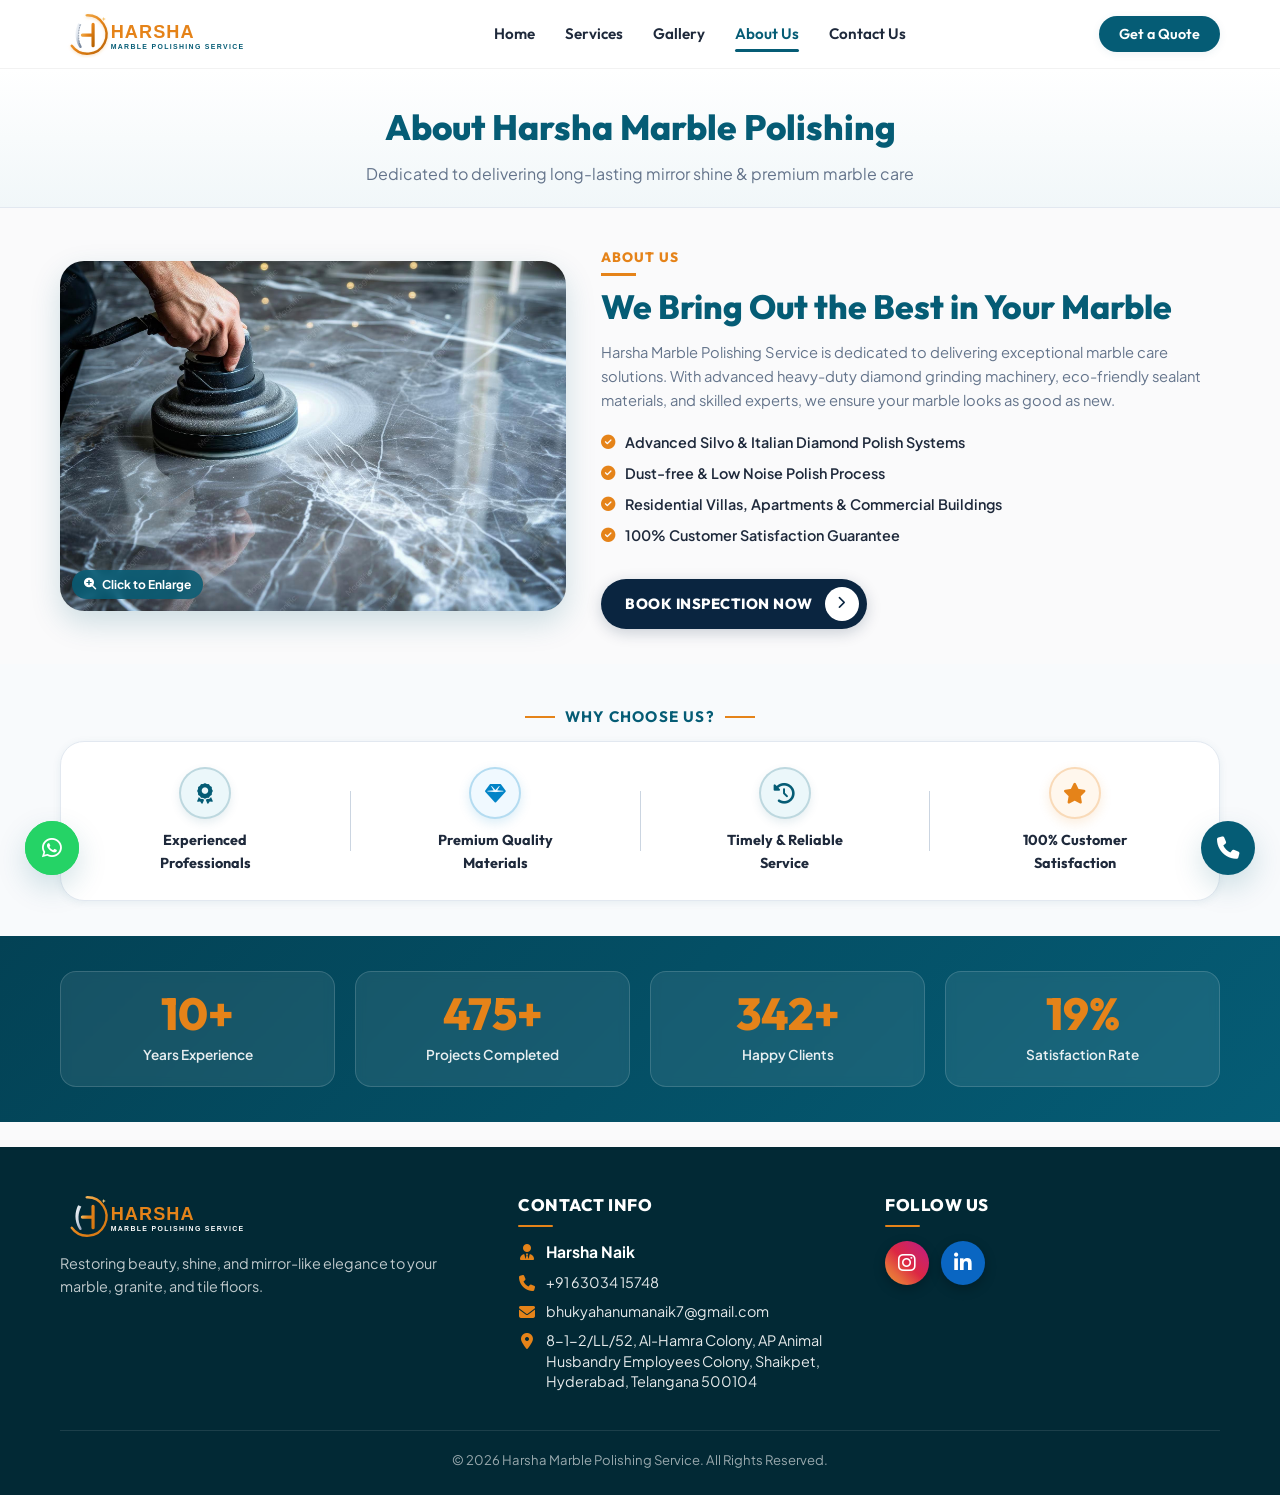
==== commit 9cbbfc09: "Add full business address to contact page and footers with responsive styling" ====
--- a/about.html
+++ b/about.html
@@ -153,6 +153,7 @@
                         <p class="owner-name"><i class="fa-solid fa-user-tie"></i> Harsha Naik</p>
                         <p><i class="fa-solid fa-phone"></i> <a href="tel:6303415748">+91 63034 15748</a></p>
                         <p><i class="fa-solid fa-envelope"></i> <a href="mailto:bhukyahanumanaik7@gmail.com">bhukyahanumanaik7@gmail.com</a></p>
+                        <p class="footer-address"><i class="fa-solid fa-location-dot"></i> <a href="https://maps.google.com/?q=8-1-2/LL/52,+Al-Hamra+Colony,+AP+Animal+Husbandry+Employees+Colony,+Shaikpet,+Hyderabad,+Telangana+500104" target="_blank" rel="noopener noreferrer">8-1-2/LL/52, Al-Hamra Colony, AP Animal Husbandry Employees Colony, Shaikpet, Hyderabad, Telangana 500104</a></p>
                     </div>
                 </div>
 
--- a/style.css
+++ b/style.css
@@ -2094,7 +2094,7 @@
 
 .info-card {
     display: flex;
-    align-items: center;
+    align-items: flex-start;
     gap: 12px;
     background: var(--color-white);
     padding: 14px 16px;
@@ -2113,6 +2113,7 @@
     align-items: center;
     justify-content: center;
     font-size: 1rem;
+    flex-shrink: 0;
 }
 
 .info-details {
@@ -2131,6 +2132,19 @@
     font-size: 0.95rem;
     font-weight: 700;
     color: var(--color-text-main);
+}
+
+.info-address-link {
+    font-size: 0.9rem;
+    font-weight: 600;
+    color: var(--color-text-main);
+    line-height: 1.4;
+    transition: var(--transition-fast);
+}
+
+.info-address-link:hover {
+    color: var(--color-accent);
+    text-decoration: underline;
 }
 
 .info-link:hover {
@@ -2261,9 +2275,10 @@
     color: rgba(255, 255, 255, 0.85);
     margin-bottom: 8px;
     display: flex;
-    align-items: center;
+    align-items: flex-start;
     justify-content: flex-start;
     gap: 10px;
+    line-height: 1.45;
 }
 
 .footer-contact-info a {
@@ -2281,6 +2296,8 @@
     font-size: 1rem;
     width: 18px;
     text-align: center;
+    flex-shrink: 0;
+    margin-top: 3px;
 }
 
 .owner-name {
